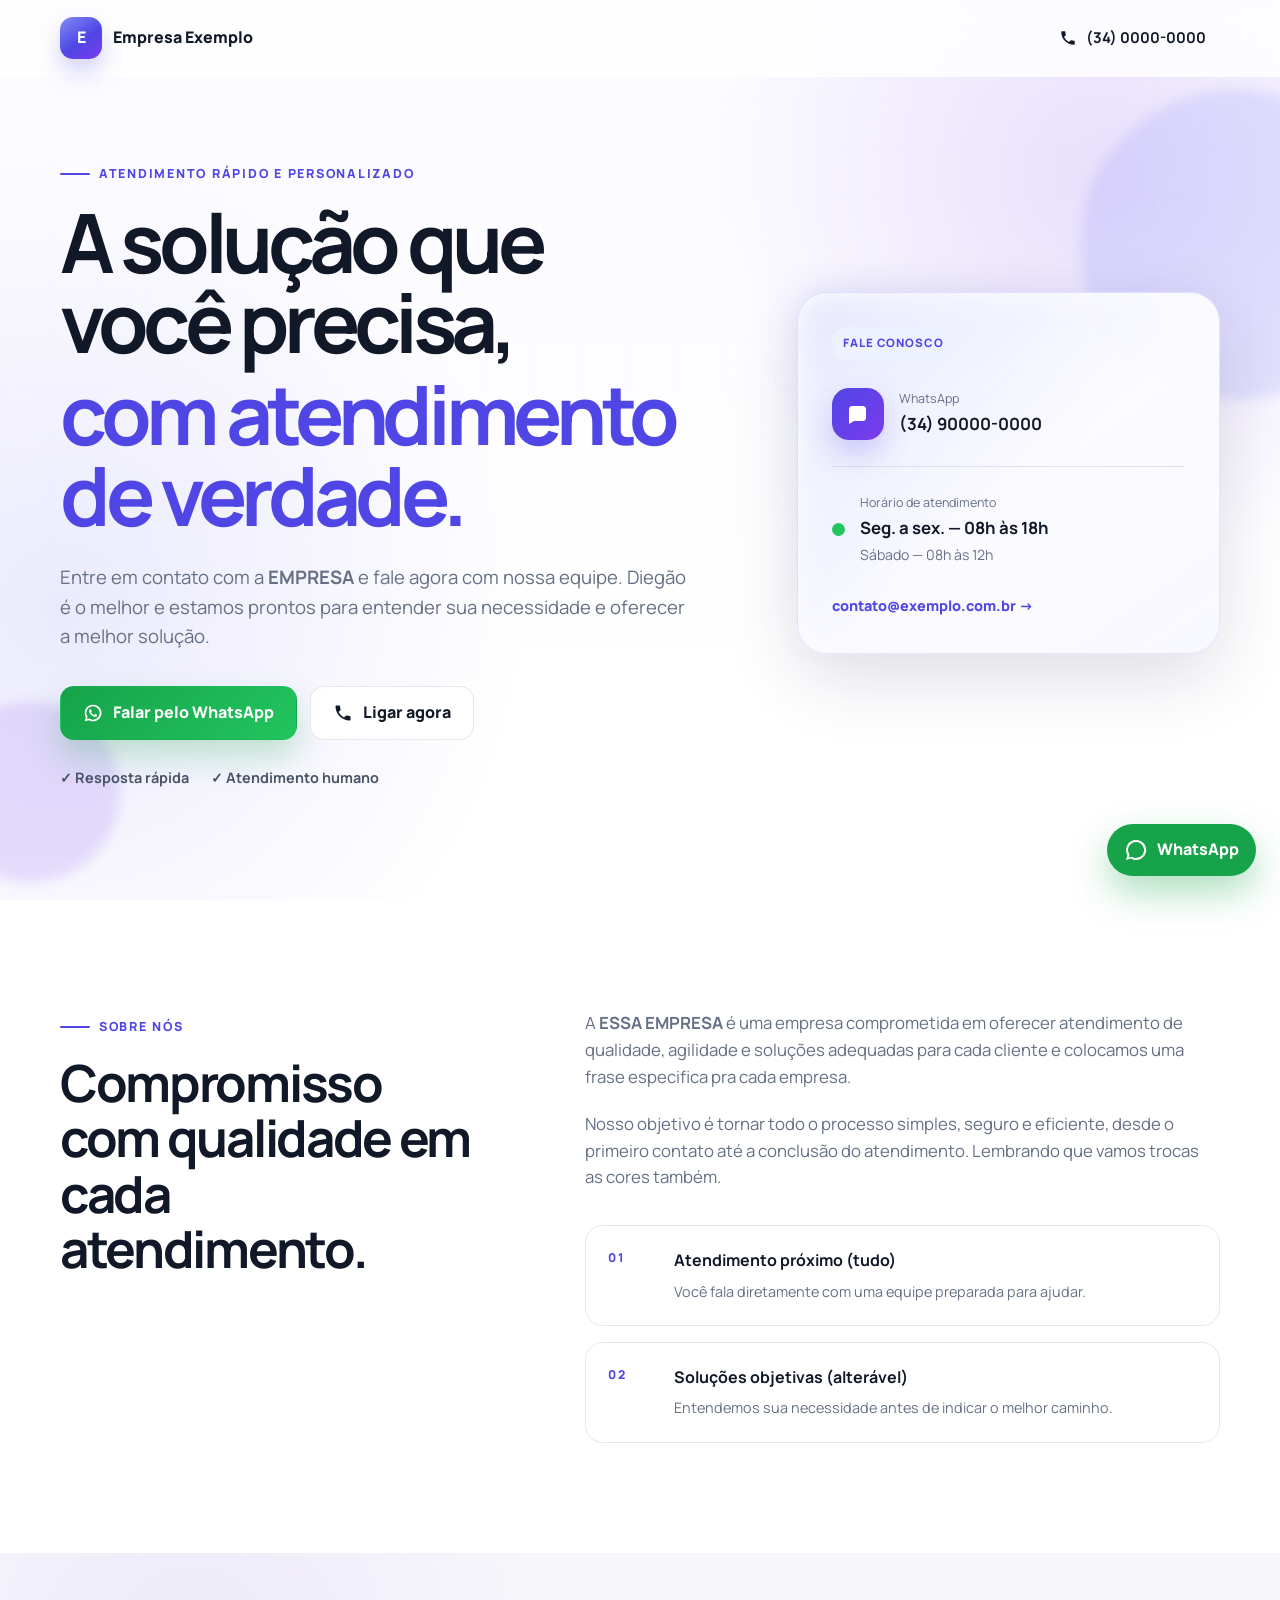
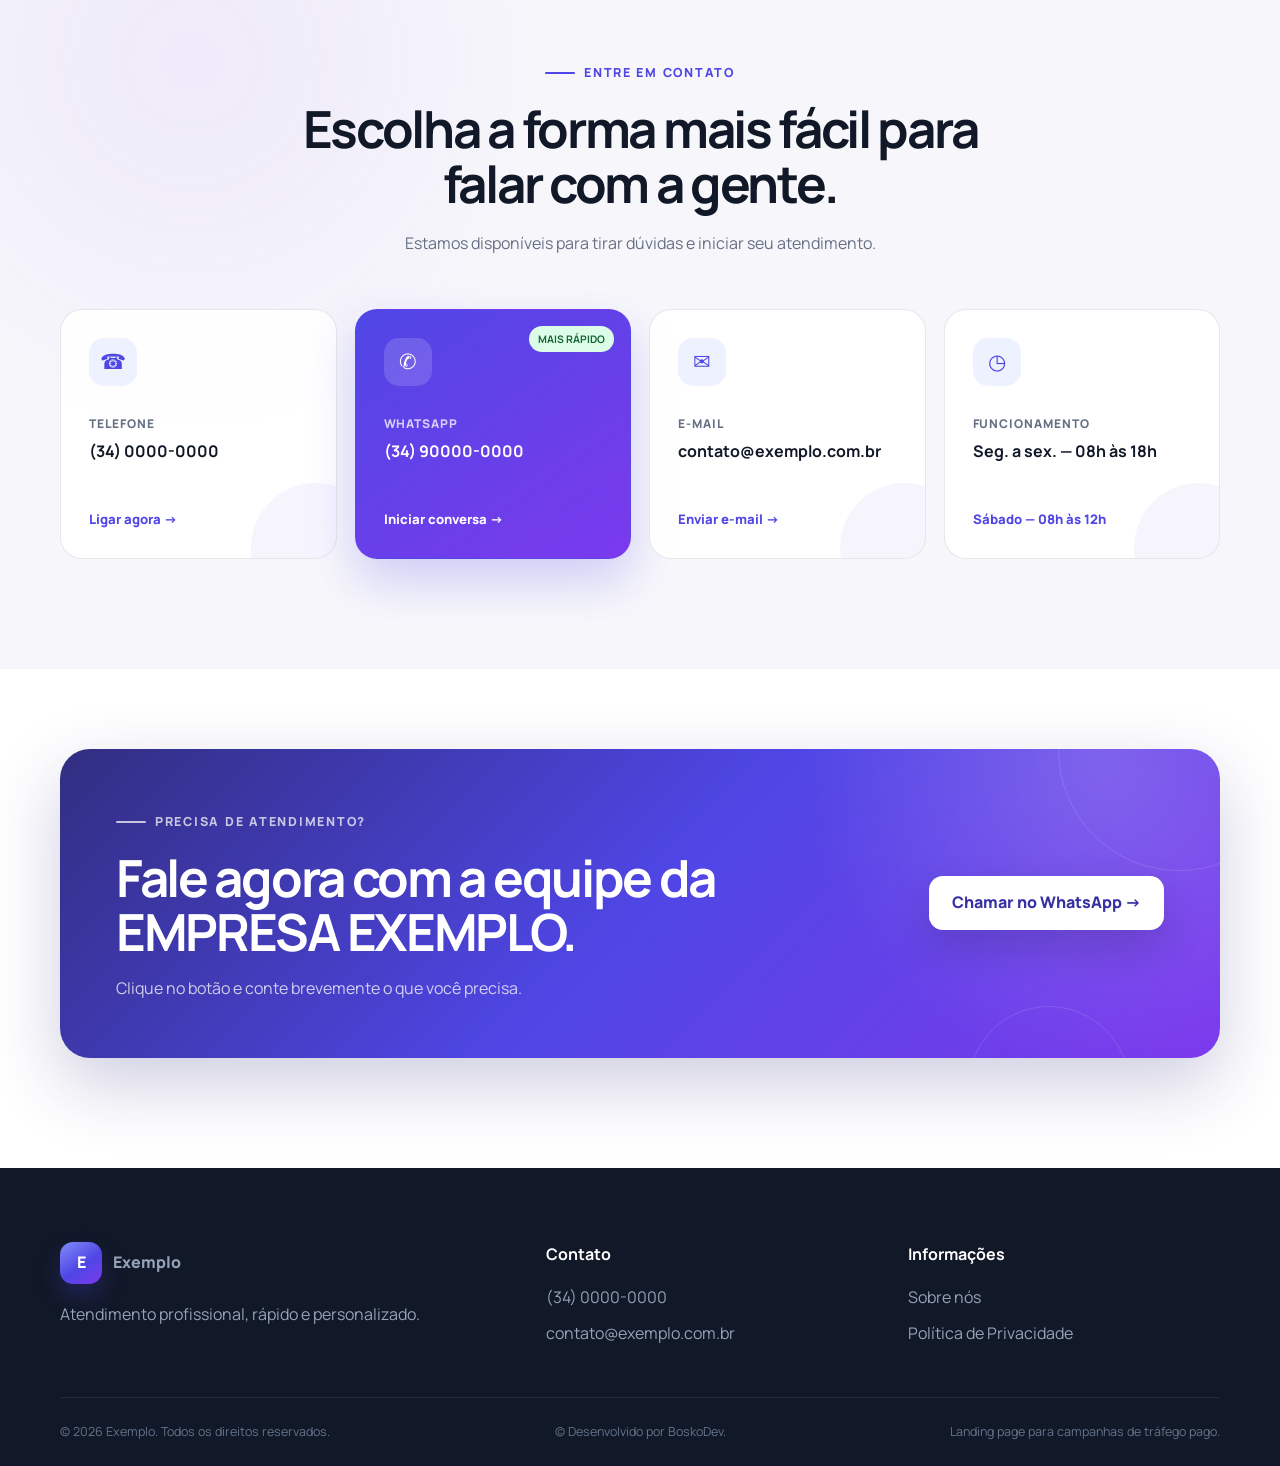
==== index.html @ 73a56c95 "primeira at" ====
<!DOCTYPE html>
<html lang="pt-BR">
<head>
  <meta charset="UTF-8">
  <meta name="viewport" content="width=device-width, initial-scale=1.0">
  <title>Empresa Exemplo | Atendimento rápido do Diego</title>
  <meta name="description" content="Fale com a equipe da Exemplo por telefone, WhatsApp ou e-mail. Atendimento rápido e personalizado.">
  <meta name="theme-color" content="#4f46e5">
  <link rel="icon" href="assets/img/favicon.svg" type="image/svg+xml">
  <link rel="stylesheet" href="assets/css/style.css">

  <!-- Cole aqui Google Tag Manager, Google Analytics e Meta Pixel. -->
</head>
<body>
  <a class="skip-link" href="#conteudo">Ir para o conteúdo</a>

  <header class="site-header">
    <div class="container header-inner">
      <a class="brand" href="#inicio" aria-label="Exemplo - início">
        <span class="brand-mark">E</span>
        <span>Empresa Exemplo</span>
      </a>

      <a class="header-phone" href="tel:+553400000000" data-track="telefone_cabecalho">
        <svg viewBox="0 0 24 24" aria-hidden="true"><path d="M6.6 10.8a15.5 15.5 0 0 0 6.6 6.6l2.2-2.2a1 1 0 0 1 1-.2c1.1.4 2.3.6 3.6.6a1 1 0 0 1 1 1V20a1 1 0 0 1-1 1C10.6 21 3 13.4 3 4a1 1 0 0 1 1-1h3.5a1 1 0 0 1 1 1c0 1.2.2 2.4.6 3.6a1 1 0 0 1-.3 1Z"/></svg>
        <span>(34) 0000-0000</span>
      </a>
    </div>
  </header>

  <main id="conteudo">
    <section class="hero" id="inicio">
      <div class="glow glow-one"></div>
      <div class="glow glow-two"></div>

      <div class="container hero-grid">
        <div class="hero-copy">
          <span class="eyebrow fade-up">Atendimento rápido e personalizado</span>

          <h1 class="fade-up delay-1">
            A solução que você precisa,
            <span>com atendimento de verdade.</span>
          </h1>

          <p class="hero-text fade-up delay-2">
            Entre em contato com a <strong>EMPRESA</strong> e fale agora com nossa equipe.
            Diegão é o melhor e estamos prontos para entender sua necessidade e oferecer a melhor solução.
          </p>

          <div class="hero-actions fade-up delay-3">
            <a class="button primary" data-whatsapp data-track="whatsapp_hero"
               href="https://wa.me/5534900000000?text=Ol%C3%A1%2C%20vim%20pelo%20site%20da%20Exemplo%20e%20gostaria%20de%20mais%20informa%C3%A7%C3%B5es."
               target="_blank" rel="noopener noreferrer">
              <svg viewBox="0 0 24 24" aria-hidden="true"><path d="M12 2a10 10 0 0 0-8.6 15L2 22l5.1-1.4A10 10 0 1 0 12 2Zm0 18a8 8 0 0 1-4-1.1l-.3-.2-3 .9.8-3-.2-.3A8 8 0 1 1 12 20Zm4.4-6c-.2-.1-1.4-.7-1.6-.8-.2-.1-.4-.1-.5.1l-.8 1c-.1.1-.3.2-.5.1-1.4-.6-2.4-1.5-3.2-2.8-.1-.2 0-.4.1-.5l.4-.5.2-.4c.1-.2 0-.3 0-.4L9.8 8c-.2-.5-.5-.4-.6-.4h-.5c-.2 0-.4.1-.7.3-.2.2-.8.8-.8 2s.9 2.3 1 2.5c.1.2 1.7 2.6 4.1 3.6.6.3 1 .4 1.4.5.6.2 1.1.2 1.5.1.5-.1 1.4-.6 1.6-1.1.2-.6.2-1 .1-1.1l-.5-.4Z"/></svg>
              Falar pelo WhatsApp
            </a>

            <a class="button secondary" href="tel:+553400000000" data-track="telefone_hero">
              <svg viewBox="0 0 24 24" aria-hidden="true"><path d="M6.6 10.8a15.5 15.5 0 0 0 6.6 6.6l2.2-2.2a1 1 0 0 1 1-.2c1.1.4 2.3.6 3.6.6a1 1 0 0 1 1 1V20a1 1 0 0 1-1 1C10.6 21 3 13.4 3 4a1 1 0 0 1 1-1h3.5a1 1 0 0 1 1 1c0 1.2.2 2.4.6 3.6a1 1 0 0 1-.3 1Z"/></svg>
              Ligar agora
            </a>
          </div>

          <div class="hero-benefits fade-up delay-4">
            <span>✓ Resposta rápida</span>
            <span>✓ Atendimento humano</span>
          </div>
        </div>

        <aside class="hero-card fade-up delay-2">
          <span class="mini-tag">Fale conosco</span>

          <div class="card-row">
            <span class="card-icon">
              <svg viewBox="0 0 24 24" aria-hidden="true"><path d="M20 15.5a3.5 3.5 0 0 1-3.5 3.5H8l-5 3V7.5A3.5 3.5 0 0 1 6.5 4h10A3.5 3.5 0 0 1 20 7.5Z"/></svg>
            </span>
            <div>
              <small>WhatsApp</small>
              <strong>(34) 90000-0000</strong>
            </div>
          </div>

          <hr>

          <div class="card-row">
            <span class="status-dot"></span>
            <div>
              <small>Horário de atendimento</small>
              <strong>Seg. a sex. — 08h às 18h</strong>
              <p>Sábado — 08h às 12h</p>
            </div>
          </div>

          <a class="email-link" href="mailto:contato@exemplo.com.br" data-track="email_destaque">
            contato@exemplo.com.br →
          </a>
        </aside>
      </div>
    </section>

    <section class="section" id="sobre">
      <div class="container about-grid">
        <div class="section-title reveal">
          <span class="eyebrow">Sobre nós</span>
          <h2>Compromisso com qualidade em cada atendimento.</h2>
        </div>

        <div class="about-copy reveal">
          <p>
            A <strong>ESSA EMPRESA</strong> é uma empresa comprometida em oferecer
            atendimento de qualidade, agilidade e soluções adequadas para cada cliente e colocamos uma frase especifica
            pra cada empresa.
          </p>
          <p>
            Nosso objetivo é tornar todo o processo simples, seguro e eficiente,
            desde o primeiro contato até a conclusão do atendimento. Lembrando que vamos trocas as cores também.
          </p>

          <div class="about-items">
            <article>
              <span>01</span>
              <div>
                <h3>Atendimento próximo (tudo)</h3>
                <p>Você fala diretamente com uma equipe preparada para ajudar.</p>
              </div>
            </article>

            <article>
              <span>02</span>
              <div>
                <h3>Soluções objetivas (alterável)</h3>
                <p>Entendemos sua necessidade antes de indicar o melhor caminho.</p>
              </div>
            </article>
          </div>
        </div>
      </div>
    </section>

    <section class="section contact-section" id="contato">
      <div class="container">
        <div class="section-title centered reveal">
          <span class="eyebrow">Entre em contato</span>
          <h2>Escolha a forma mais fácil para falar com a gente.</h2>
          <p>Estamos disponíveis para tirar dúvidas e iniciar seu atendimento.</p>
        </div>

        <div class="contact-grid">
          <a class="contact-card reveal" href="tel:+553400000000" data-track="telefone_card">
            <span class="contact-icon">☎</span>
            <small>Telefone</small>
            <strong>(34) 0000-0000</strong>
            <span>Ligar agora →</span>
          </a>

          <a class="contact-card featured reveal" data-whatsapp data-track="whatsapp_card"
             href="https://wa.me/5534900000000?text=Ol%C3%A1%2C%20vim%20pelo%20site%20da%20Exemplo%20e%20gostaria%20de%20mais%20informa%C3%A7%C3%B5es."
             target="_blank" rel="noopener noreferrer">
            <b class="fast-tag">Mais rápido</b>
            <span class="contact-icon">✆</span>
            <small>WhatsApp</small>
            <strong>(34) 90000-0000</strong>
            <span>Iniciar conversa →</span>
          </a>

          <a class="contact-card reveal" href="mailto:contato@exemplo.com.br" data-track="email_card">
            <span class="contact-icon">✉</span>
            <small>E-mail</small>
            <strong>contato@exemplo.com.br</strong>
            <span>Enviar e-mail →</span>
          </a>

          <article class="contact-card reveal">
            <span class="contact-icon">◷</span>
            <small>Funcionamento</small>
            <strong>Seg. a sex. — 08h às 18h</strong>
            <span>Sábado — 08h às 12h</span>
          </article>
        </div>
      </div>
    </section>

    <section class="section final-section">
      <div class="container">
        <div class="cta reveal">
          <div>
            <span class="eyebrow">Precisa de atendimento?</span>
            <h2>Fale agora com a equipe da  EMPRESA EXEMPLO.</h2>
            <p>Clique no botão e conte brevemente o que você precisa.</p>
          </div>

          <a class="button light" data-whatsapp data-track="whatsapp_final"
             href="https://wa.me/5534900000000?text=Ol%C3%A1%2C%20vim%20pelo%20site%20da%20Exemplo%20e%20gostaria%20de%20mais%20informa%C3%A7%C3%B5es."
             target="_blank" rel="noopener noreferrer">
            Chamar no WhatsApp →
          </a>
        </div>
      </div>
    </section>
  </main>

  <footer class="site-footer">
    <div class="container footer-grid">
      <div>
        <a class="brand footer-brand" href="#inicio">
          <span class="brand-mark">E</span>
          <span>Exemplo</span>
        </a>
        <p>Atendimento profissional, rápido e personalizado.</p>
      </div>

      <div>
        <strong>Contato</strong>
        <a href="tel:+553400000000">(34) 0000-0000</a>
        <a href="mailto:contato@exemplo.com.br">contato@exemplo.com.br</a>
      </div>

      <div>
        <strong>Informações</strong>
        <a href="#sobre">Sobre nós</a>
        <a href="politica-de-privacidade.html">Política de Privacidade</a>
      </div>
    </div>

    <div class="container footer-bottom">
      <span>© <span id="current-year"></span> Exemplo. Todos os direitos reservados.</span>
            <span>© <span id="current-year"></span>Desenvolvido por BoskoDev.</span>

      <span>Landing page para campanhas de tráfego pago.</span>
    </div>
  </footer>

  <a class="floating-whatsapp" data-whatsapp data-track="whatsapp_flutuante"
     href="https://wa.me/5534900000000?text=Ol%C3%A1%2C%20vim%20pelo%20site%20da%20Exemplo%20e%20gostaria%20de%20mais%20informa%C3%A7%C3%B5es."
     target="_blank" rel="noopener noreferrer" aria-label="Falar pelo WhatsApp">
    <svg viewBox="0 0 24 24" aria-hidden="true"><path d="M12 2a10 10 0 0 0-8.6 15L2 22l5.1-1.4A10 10 0 1 0 12 2Zm0 18a8 8 0 0 1-4-1.1l-.3-.2-3 .9.8-3-.2-.3A8 8 0 1 1 12 20Z"/></svg>
    WhatsApp
  </a>

  <div class="mobile-bar">
    <a href="tel:+553400000000" data-track="telefone_mobile">☎ Ligar</a>
    <a data-whatsapp data-track="whatsapp_mobile"
       href="https://wa.me/5534900000000?text=Ol%C3%A1%2C%20vim%20pelo%20site%20da%20Exemplo%20e%20gostaria%20de%20mais%20informa%C3%A7%C3%B5es."
       target="_blank" rel="noopener noreferrer">WhatsApp</a>
  </div>

  <script src="assets/js/main.js" defer></script>
</body>
</html>
---- assets/css/style.css ----
@import url("https://fonts.googleapis.com/css2?family=Manrope:wght@400;500;600;700;800&display=swap");

:root{
  --primary:#4f46e5;
  --primary-dark:#3730a3;
  --accent:#7c3aed;
  --green:#16a34a;
  --text:#111827;
  --muted:#667085;
  --surface:#ffffff;
  --soft:#f7f7fb;
  --line:rgba(17,24,39,.1);
  --shadow:0 24px 70px rgba(32,24,74,.14);
  --container:1160px;
}

*{box-sizing:border-box}
html{scroll-behavior:smooth}
body{
  margin:0;
  min-width:320px;
  color:var(--text);
  background:var(--surface);
  font-family:"Manrope",Arial,sans-serif;
  line-height:1.6;
  -webkit-font-smoothing:antialiased;
}
a{color:inherit;text-decoration:none}
svg{display:block;fill:currentColor}
.container{width:min(calc(100% - 40px),var(--container));margin-inline:auto}

.skip-link{
  position:fixed;top:12px;left:12px;z-index:999;
  padding:10px 14px;border-radius:10px;color:#fff;background:#111827;
  transform:translateY(-160%);transition:transform .2s ease
}
.skip-link:focus{transform:translateY(0)}

.site-header{
  position:fixed;inset:0 0 auto;z-index:100;
  background:rgba(255,255,255,.8);
  border-bottom:1px solid transparent;
  backdrop-filter:blur(18px);
  transition:.25s ease
}
.site-header.is-scrolled{
  background:rgba(255,255,255,.95);
  border-color:var(--line);
  box-shadow:0 10px 40px rgba(17,24,39,.08)
}
.header-inner{
  min-height:76px;display:flex;align-items:center;
  justify-content:space-between;gap:20px
}
.brand{display:inline-flex;align-items:center;gap:11px;font-weight:800}
.brand-mark{
  width:42px;height:42px;display:grid;place-items:center;color:#fff;
  border-radius:13px;background:linear-gradient(145deg,#818cf8,var(--primary) 55%,var(--accent));
  box-shadow:0 12px 24px rgba(79,70,229,.26)
}
.header-phone{
  display:inline-flex;align-items:center;gap:9px;padding:10px 14px;
  border-radius:999px;font-size:.93rem;font-weight:700;transition:.2s ease
}
.header-phone:hover{color:var(--primary);background:#eef2ff;transform:translateY(-1px)}
.header-phone svg{width:18px;height:18px}

.hero{
  position:relative;min-height:100svh;display:grid;align-items:center;overflow:hidden;
  padding:136px 0 90px;
  background:
    radial-gradient(circle at 86% 20%,rgba(124,58,237,.15),transparent 30%),
    radial-gradient(circle at 5% 68%,rgba(79,70,229,.11),transparent 34%),
    linear-gradient(180deg,#fbfbff 0%,#fff 78%)
}
.hero::before{
  content:"";position:absolute;inset:0;opacity:.48;
  background-image:
    linear-gradient(rgba(79,70,229,.035) 1px,transparent 1px),
    linear-gradient(90deg,rgba(79,70,229,.035) 1px,transparent 1px);
  background-size:48px 48px;
  mask-image:linear-gradient(to bottom,#000,transparent 88%)
}
.glow{
  position:absolute;border-radius:50%;filter:blur(6px);
  animation:drift 9s ease-in-out infinite alternate
}
.glow-one{width:310px;height:310px;top:10%;right:-110px;background:rgba(129,140,248,.18)}
.glow-two{width:180px;height:180px;bottom:2%;left:-60px;background:rgba(124,58,237,.14);animation-delay:-3s}

.hero-grid{
  position:relative;z-index:1;display:grid;
  grid-template-columns:minmax(0,1.2fr) minmax(330px,.8fr);
  align-items:center;gap:clamp(50px,8vw,110px)
}
.hero-copy{max-width:700px}
.eyebrow{
  display:inline-flex;align-items:center;gap:9px;margin-bottom:18px;
  color:var(--primary);font-size:.78rem;font-weight:800;
  letter-spacing:.14em;text-transform:uppercase
}
.eyebrow::before{
  content:"";width:30px;height:2px;border-radius:99px;background:currentColor
}
.hero h1{
  max-width:780px;margin:0;font-size:clamp(2.8rem,6.4vw,5.5rem);
  line-height:.98;letter-spacing:-.065em
}
.hero h1 span{display:block;margin-top:12px;color:var(--primary)}
.hero-text{
  max-width:650px;margin:28px 0 0;color:var(--muted);
  font-size:clamp(1rem,1.6vw,1.16rem)
}
.hero-actions{display:flex;flex-wrap:wrap;gap:13px;margin-top:34px}
.button{
  min-height:54px;display:inline-flex;align-items:center;justify-content:center;gap:10px;
  padding:13px 22px;border:1px solid transparent;border-radius:14px;
  font:inherit;font-weight:800;cursor:pointer;
  transition:transform .22s ease,box-shadow .22s ease,background .22s ease,border-color .22s ease
}
.button:hover{transform:translateY(-3px)}
.button svg{width:20px;height:20px}
.button.primary{
  color:#fff;background:linear-gradient(135deg,var(--green),#22c55e);
  box-shadow:0 16px 32px rgba(22,163,74,.25)
}
.button.secondary{background:rgba(255,255,255,.9);border-color:var(--line)}
.button.secondary:hover{color:var(--primary);box-shadow:0 14px 28px rgba(17,24,39,.08)}
.button.light{color:var(--primary-dark);background:#fff;box-shadow:0 18px 40px rgba(28,20,66,.2)}

.hero-benefits{display:flex;flex-wrap:wrap;gap:22px;margin-top:26px;color:#475467;font-size:.9rem;font-weight:700}

.hero-card{
  position:relative;padding:34px;border:1px solid rgba(79,70,229,.12);
  border-radius:30px;background:linear-gradient(145deg,rgba(255,255,255,.97),rgba(247,247,255,.95));
  box-shadow:var(--shadow);animation:cardFloat 5s ease-in-out infinite
}
.hero-card::before{
  content:"";position:absolute;inset:-1px;z-index:-1;border-radius:inherit;
  background:linear-gradient(135deg,rgba(129,140,248,.45),transparent 55%);
  filter:blur(16px);opacity:.45
}
.mini-tag{
  display:inline-flex;margin-bottom:28px;padding:7px 11px;color:var(--primary);
  border-radius:999px;background:#eef2ff;font-size:.72rem;font-weight:800;
  letter-spacing:.08em;text-transform:uppercase
}
.card-row{display:flex;align-items:center;gap:15px}
.card-icon{
  width:52px;height:52px;display:grid;place-items:center;flex:0 0 auto;
  color:#fff;border-radius:17px;background:linear-gradient(135deg,var(--primary),var(--accent));
  box-shadow:0 14px 28px rgba(79,70,229,.24)
}
.card-icon svg{width:24px}
.card-row small{display:block;color:var(--muted);font-size:.78rem}
.card-row strong{display:block;margin-top:2px;font-size:1.05rem}
.card-row p{margin:2px 0 0;color:var(--muted);font-size:.88rem}
.hero-card hr{height:1px;margin:26px 0;border:0;background:var(--line)}
.status-dot{
  width:13px;height:13px;flex:0 0 auto;border-radius:50%;background:#22c55e;
  animation:statusPulse 2s infinite
}
.email-link{
  display:inline-flex;margin-top:28px;color:var(--primary);
  font-size:.9rem;font-weight:800
}

.section{padding:110px 0}
.about-grid{
  display:grid;grid-template-columns:minmax(0,.8fr) minmax(0,1.2fr);
  gap:clamp(50px,8vw,120px)
}
.section-title h2{
  max-width:680px;margin:0;font-size:clamp(2rem,4vw,3.35rem);
  line-height:1.08;letter-spacing:-.045em
}
.section-title p{max-width:640px;margin:20px 0 0;color:var(--muted)}
.section-title.centered{display:grid;justify-items:center;text-align:center}
.about-copy>p{margin:0 0 20px;color:var(--muted);font-size:1.05rem}
.about-items{display:grid;gap:16px;margin-top:34px}
.about-items article{
  display:grid;grid-template-columns:50px 1fr;gap:16px;padding:22px;
  border:1px solid var(--line);border-radius:18px;
  transition:transform .22s ease,border-color .22s ease,box-shadow .22s ease
}
.about-items article:hover{
  border-color:rgba(79,70,229,.23);box-shadow:0 16px 35px rgba(17,24,39,.07);
  transform:translateY(-4px)
}
.about-items article>span{color:var(--primary);font-size:.76rem;font-weight:800;letter-spacing:.12em}
.about-items h3{margin:0 0 6px;font-size:1rem}
.about-items p{margin:0;color:var(--muted);font-size:.9rem}

.contact-section{
  background:
    radial-gradient(circle at 15% 15%,rgba(124,58,237,.07),transparent 30%),
    var(--soft)
}
.contact-grid{
  display:grid;grid-template-columns:repeat(4,minmax(0,1fr));
  gap:18px;margin-top:52px
}
.contact-card{
  position:relative;min-height:250px;display:flex;flex-direction:column;
  align-items:flex-start;padding:28px;overflow:hidden;border:1px solid var(--line);
  border-radius:22px;background:rgba(255,255,255,.9);
  transition:transform .24s ease,border-color .24s ease,box-shadow .24s ease
}
.contact-card::after{
  content:"";position:absolute;right:-45px;bottom:-55px;width:130px;height:130px;
  border-radius:50%;background:rgba(79,70,229,.05);transition:transform .25s ease
}
.contact-card:hover{
  z-index:2;border-color:rgba(79,70,229,.22);
  box-shadow:0 22px 46px rgba(17,24,39,.1);transform:translateY(-8px)
}
.contact-card:hover::after{transform:scale(1.35)}
.contact-card.featured{
  color:#fff;border-color:transparent;
  background:linear-gradient(145deg,var(--primary),var(--accent));
  box-shadow:0 22px 48px rgba(79,70,229,.24)
}
.fast-tag{
  position:absolute;top:16px;right:16px;padding:5px 9px;color:#166534;
  border-radius:999px;background:#dcfce7;font-size:.65rem;text-transform:uppercase
}
.contact-icon{
  width:48px;height:48px;display:grid;place-items:center;margin-bottom:28px;
  color:var(--primary);border-radius:15px;background:#eef2ff;font-size:1.3rem
}
.featured .contact-icon{color:#fff;background:rgba(255,255,255,.15)}
.contact-card small{
  color:var(--muted);font-size:.75rem;font-weight:800;
  letter-spacing:.08em;text-transform:uppercase
}
.featured small{color:rgba(255,255,255,.75)}
.contact-card strong{margin-top:8px;line-height:1.35;overflow-wrap:anywhere}
.contact-card>span:last-child{
  margin-top:auto;padding-top:24px;color:var(--primary);
  font-size:.82rem;font-weight:800
}
.featured>span:last-child{color:#fff}

.final-section{padding-top:80px}
.cta{
  position:relative;display:flex;align-items:center;justify-content:space-between;
  gap:40px;overflow:hidden;padding:56px;color:#fff;border-radius:30px;
  background:
    radial-gradient(circle at 90% 5%,rgba(255,255,255,.18),transparent 28%),
    linear-gradient(135deg,#312e81,var(--primary) 50%,var(--accent));
  box-shadow:0 26px 70px rgba(49,46,129,.24)
}
.cta::before,.cta::after{
  content:"";position:absolute;border:1px solid rgba(255,255,255,.13);border-radius:50%
}
.cta::before{width:240px;height:240px;right:-80px;top:-120px}
.cta::after{width:160px;height:160px;right:90px;bottom:-110px}
.cta>*{position:relative;z-index:1}
.cta .eyebrow{color:rgba(255,255,255,.72)}
.cta h2{
  max-width:680px;margin:0;font-size:clamp(2rem,4vw,3.2rem);
  line-height:1.06;letter-spacing:-.045em
}
.cta p{margin:18px 0 0;color:rgba(255,255,255,.75)}

.site-footer{padding:74px 0 24px;color:#cbd5e1;background:#111827}
.footer-grid{display:grid;grid-template-columns:1.4fr 1fr 1fr;gap:50px;padding-bottom:50px}
.footer-brand{color:#fff}
.footer-grid p{max-width:390px;margin:18px 0 0;color:#94a3b8}
.footer-grid>div:not(:first-child){display:flex;flex-direction:column;align-items:flex-start;gap:10px}
.footer-grid strong{margin-bottom:8px;color:#fff}
.footer-grid a{color:#94a3b8}
.footer-grid a:hover{color:#fff}
.footer-bottom{
  display:flex;justify-content:space-between;gap:20px;padding-top:24px;
  color:#64748b;border-top:1px solid rgba(255,255,255,.08);font-size:.78rem
}

.floating-whatsapp{
  position:fixed;z-index:90;right:24px;bottom:24px;min-height:52px;
  display:inline-flex;align-items:center;gap:9px;padding:12px 17px;color:#fff;
  border-radius:999px;background:var(--green);
  box-shadow:0 16px 36px rgba(22,163,74,.35);font-weight:800;
  animation:whatsappPulse 2.8s ease-in-out infinite
}
.floating-whatsapp svg{width:24px;height:24px}
.mobile-bar{display:none}

.fade-up{opacity:0;animation:fadeUp .8s ease forwards}
.delay-1{animation-delay:.12s}
.delay-2{animation-delay:.24s}
.delay-3{animation-delay:.36s}
.delay-4{animation-delay:.48s}
.reveal{opacity:0;transform:translateY(30px);transition:opacity .75s ease,transform .75s ease}
.reveal.is-visible{opacity:1;transform:translateY(0)}

.privacy-page{background:var(--soft)}
.privacy-main{padding:130px 0 80px}
.privacy-content{
  max-width:860px;padding:54px;border:1px solid var(--line);
  border-radius:26px;background:#fff;box-shadow:var(--shadow)
}
.privacy-content h1{margin:0;font-size:clamp(2.2rem,5vw,4rem);line-height:1;letter-spacing:-.05em}
.privacy-content h2{margin-top:38px;font-size:1.25rem}
.privacy-content p{color:var(--muted)}
.privacy-content a{color:var(--primary);font-weight:700}
.privacy-note{
  margin-top:42px;padding:18px;border-left:4px solid var(--primary);
  border-radius:0 12px 12px 0;background:#eef2ff
}

@keyframes fadeUp{
  from{opacity:0;transform:translateY(26px)}
  to{opacity:1;transform:translateY(0)}
}
@keyframes drift{
  from{transform:translate3d(0,-8px,0) scale(1)}
  to{transform:translate3d(-22px,20px,0) scale(1.08)}
}
@keyframes cardFloat{
  0%,100%{transform:rotate(1.5deg) translateY(0)}
  50%{transform:rotate(.5deg) translateY(-10px)}
}
@keyframes statusPulse{
  0%,100%{box-shadow:0 0 0 5px rgba(34,197,94,.11)}
  50%{box-shadow:0 0 0 9px rgba(34,197,94,.03)}
}
@keyframes whatsappPulse{
  0%,100%{box-shadow:0 16px 36px rgba(22,163,74,.34)}
  50%{box-shadow:0 16px 36px rgba(22,163,74,.34),0 0 0 10px rgba(22,163,74,.06)}
}

@media(max-width:980px){
  .hero-grid,.about-grid{grid-template-columns:1fr}
  .hero{min-height:auto;padding-top:125px}
  .hero-card{max-width:560px;animation:none}
  .contact-grid{grid-template-columns:repeat(2,minmax(0,1fr))}
  .cta{align-items:flex-start;flex-direction:column}
  .footer-grid{grid-template-columns:1fr 1fr}
  .footer-grid>:first-child{grid-column:1/-1}
}

@media(max-width:680px){
  .container{width:min(calc(100% - 28px),var(--container))}
  .site-header{position:absolute;background:transparent;backdrop-filter:none}
  .site-header.is-scrolled{background:transparent;border-color:transparent;box-shadow:none}
  .header-inner{min-height:70px}
  .header-phone span{display:none}
  .header-phone{width:42px;height:42px;justify-content:center;padding:0;color:var(--primary);background:#eef2ff}
  .hero{padding:106px 0 78px}
  .hero::before{background-size:34px 34px}
  .hero h1{font-size:clamp(2.55rem,14vw,4.2rem)}
  .hero-actions{align-items:stretch;flex-direction:column}
  .hero-actions .button{width:100%}
  .hero-card{padding:26px;border-radius:23px}
  .section{padding:78px 0}
  .section-title h2{font-size:clamp(2rem,10vw,2.8rem)}
  .contact-grid{grid-template-columns:1fr}
  .contact-card{min-height:220px}
  .cta{padding:34px 24px;border-radius:23px}
  .cta .button{width:100%}
  .footer-grid{grid-template-columns:1fr;gap:34px}
  .footer-grid>:first-child{grid-column:auto}
  .footer-bottom{flex-direction:column}
  .floating-whatsapp{display:none}
  .mobile-bar{
    position:fixed;z-index:100;inset:auto 0 0;display:grid;grid-template-columns:1fr 1fr;
    padding:9px;border-top:1px solid rgba(17,24,39,.1);
    background:rgba(255,255,255,.95);box-shadow:0 -12px 30px rgba(17,24,39,.1);
    backdrop-filter:blur(16px)
  }
  .mobile-bar a{
    min-height:48px;display:flex;align-items:center;justify-content:center;
    border-radius:12px;font-size:.84rem;font-weight:800
  }
  .mobile-bar a:last-child{color:#fff;background:var(--green)}
  .site-footer{padding-bottom:92px}
  .privacy-main{padding-top:100px}
  .privacy-content{padding:30px 22px}
}

@media(prefers-reduced-motion:reduce){
  html{scroll-behavior:auto}
  *,*::before,*::after{
    animation-duration:.01ms!important;
    animation-iteration-count:1!important;
    transition-duration:.01ms!important
  }
  .fade-up,.reveal{opacity:1;transform:none}
}
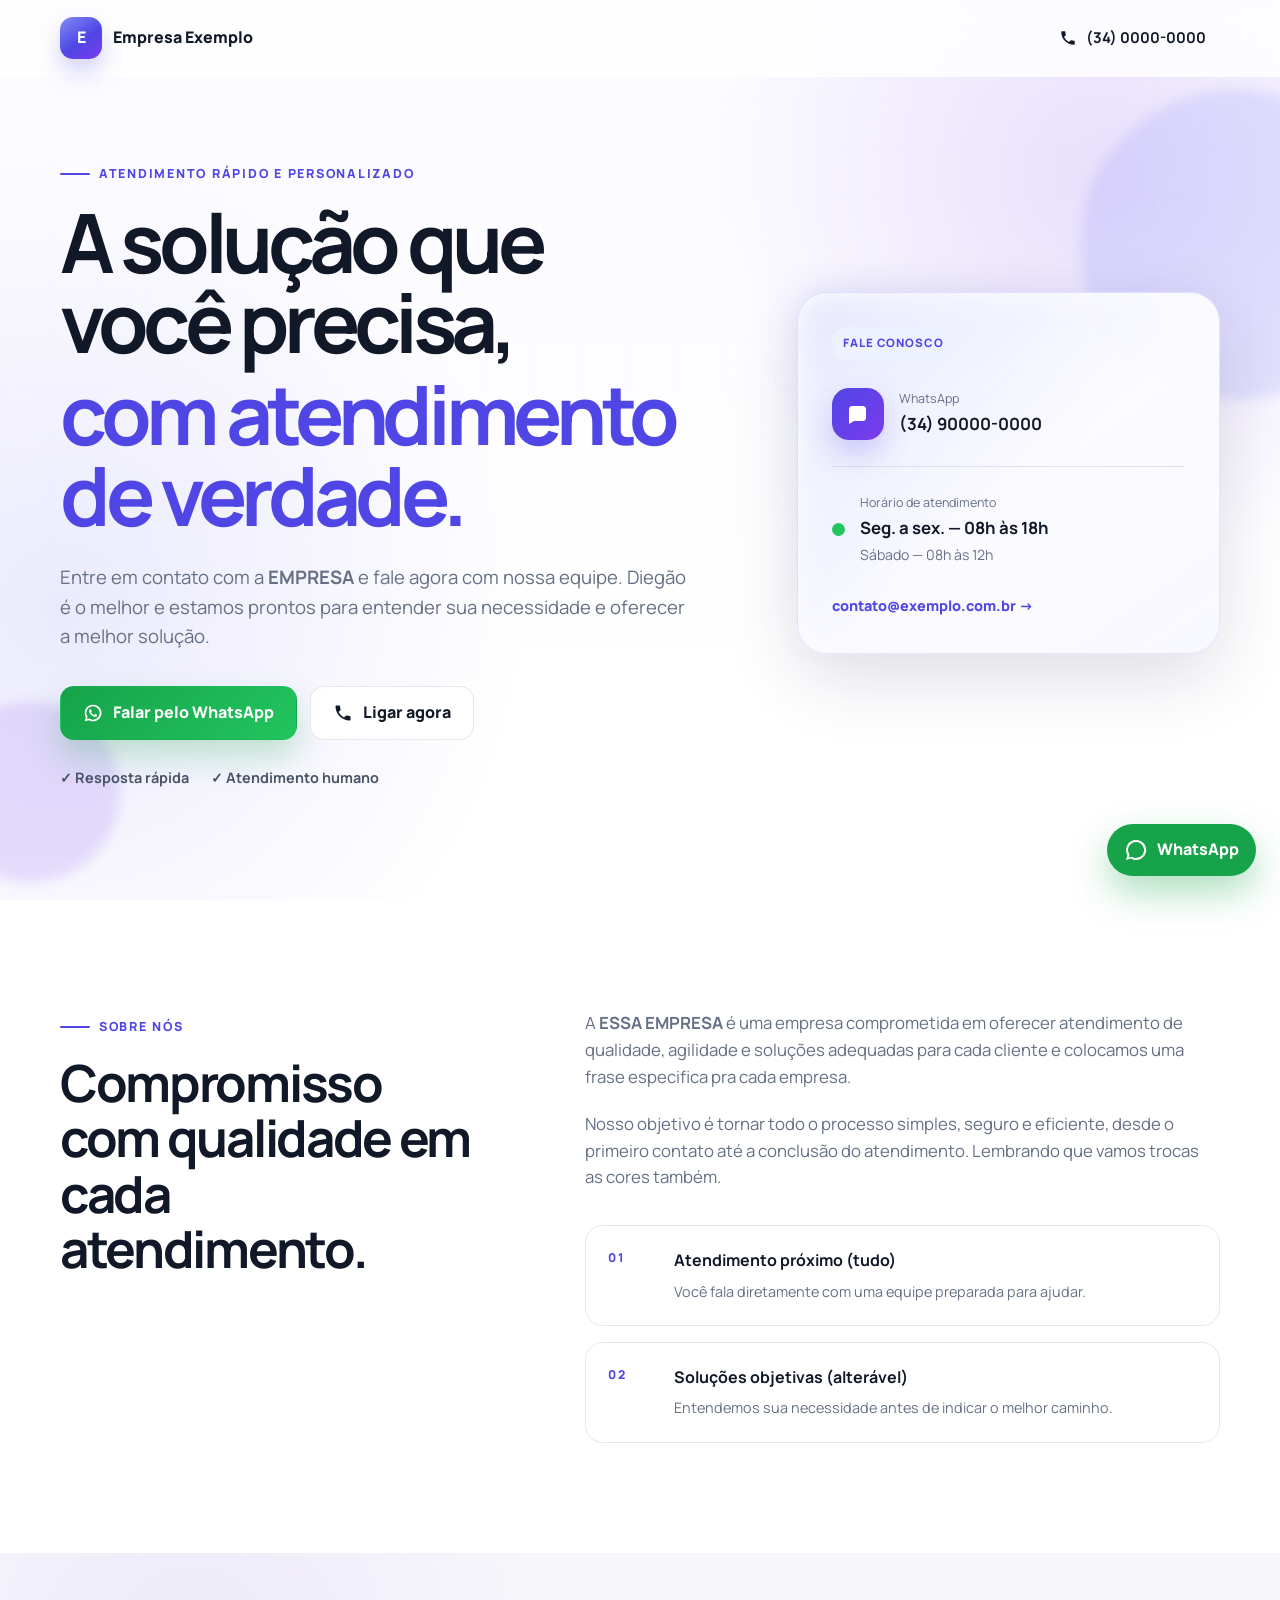
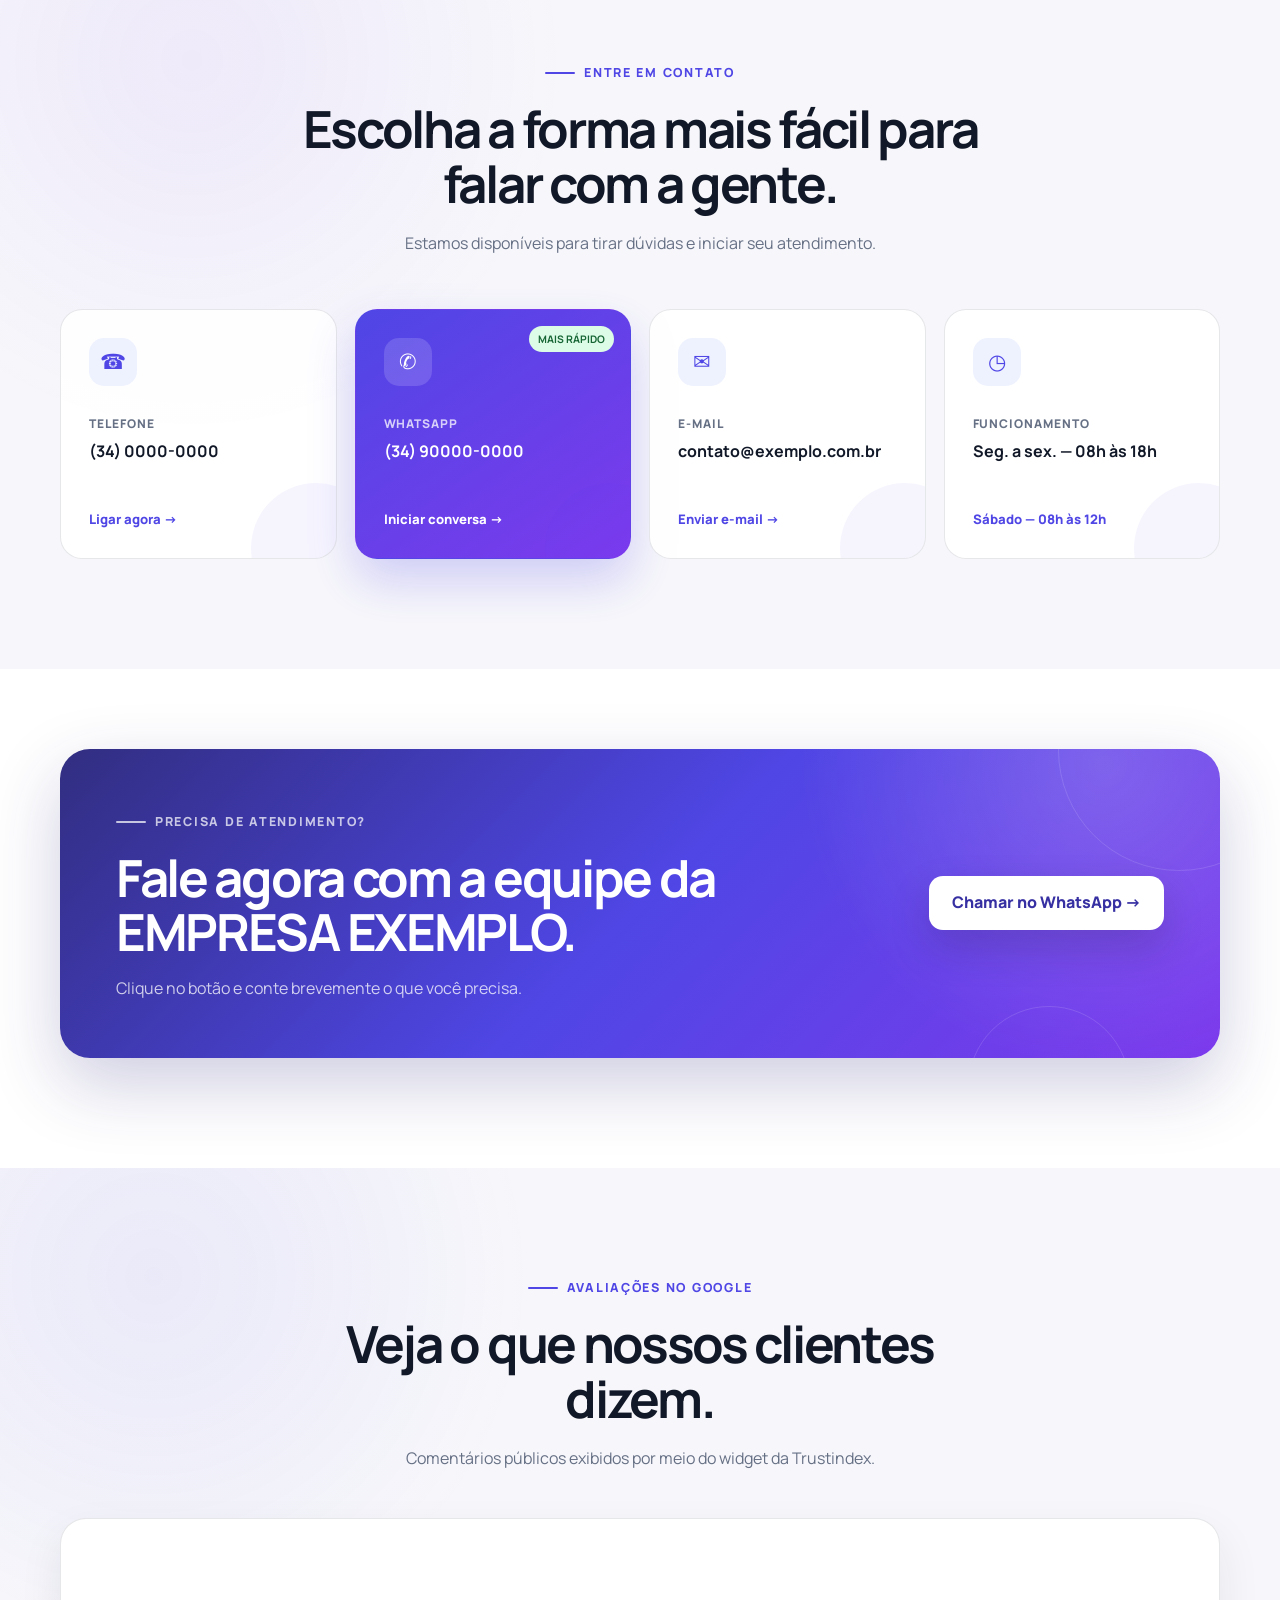
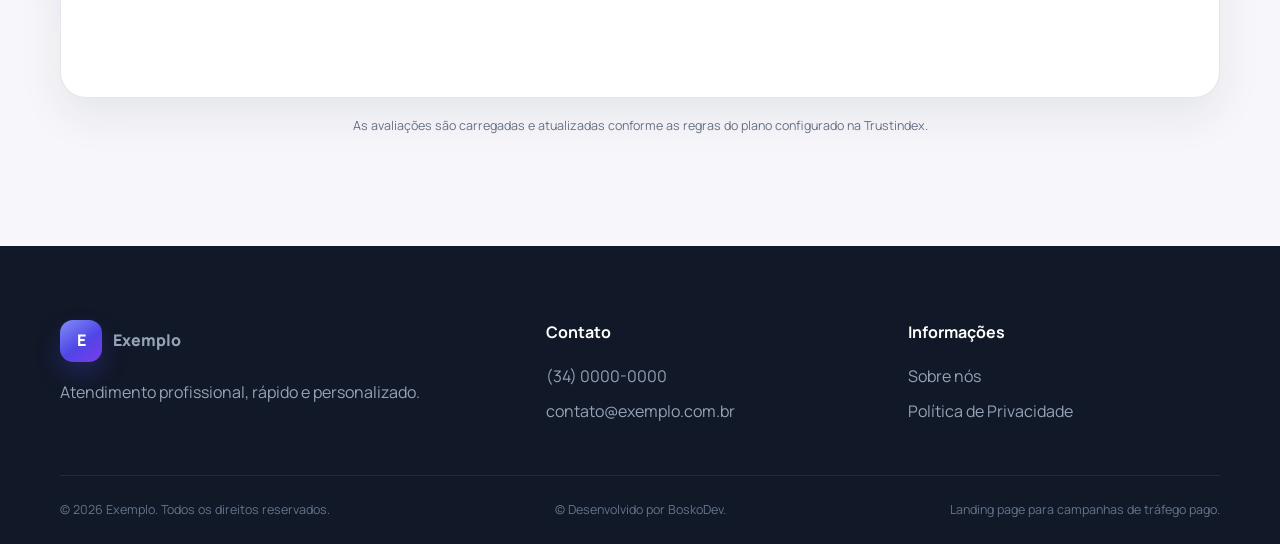
==== commit e04dc7d3: "plugin" ====
--- a/index.html
+++ b/index.html
@@ -197,6 +197,29 @@
         </div>
       </div>
     </section>
+
+
+    <section class="section reviews-section" id="avaliacoes">
+      <div class="container">
+        <div class="section-title centered reveal">
+          <span class="eyebrow">Avaliações no Google</span>
+          <h2>Veja o que nossos clientes dizem.</h2>
+          <p>
+            Comentários públicos exibidos por meio do widget da Trustindex.
+          </p>
+        </div>
+
+        <div class="trustindex-wrapper reveal" id="trustindex-widget-area">
+          <!-- Widget oficial configurado no painel da Trustindex -->
+          <script defer async src="https://cdn.trustindex.io/loader.js?faac90074679849b6e66179df6a"></script>
+        </div>
+
+        <p class="trustindex-note reveal">
+          As avaliações são carregadas e atualizadas conforme as regras do plano configurado na Trustindex.
+        </p>
+      </div>
+    </section>
+
   </main>
 
   <footer class="site-footer">
--- a/assets/css/style.css
+++ b/assets/css/style.css
@@ -262,6 +262,40 @@
   line-height:1.06;letter-spacing:-.045em
 }
 .cta p{margin:18px 0 0;color:rgba(255,255,255,.75)}
+
+
+/* =========================================================
+   AVALIAÇÕES DO GOOGLE — TRUSTINDEX
+========================================================= */
+.reviews-section{
+  position:relative;
+  overflow:hidden;
+  background:
+    radial-gradient(circle at 12% 16%,rgba(79,70,229,.08),transparent 30%),
+    var(--soft)
+}
+.trustindex-wrapper{
+  position:relative;
+  min-height:180px;
+  margin-top:46px;
+  padding:28px;
+  overflow:hidden;
+  border:1px solid var(--line);
+  border-radius:26px;
+  background:#fff;
+  box-shadow:0 18px 44px rgba(17,24,39,.08)
+}
+.trustindex-note{
+  max-width:780px;
+  margin:18px auto 0;
+  color:var(--muted);
+  font-size:.78rem;
+  text-align:center
+}
+
+@media(max-width:760px){
+  .trustindex-wrapper{padding:18px;border-radius:22px}
+}
 
 .site-footer{padding:74px 0 24px;color:#cbd5e1;background:#111827}
 .footer-grid{display:grid;grid-template-columns:1.4fr 1fr 1fr;gap:50px;padding-bottom:50px}
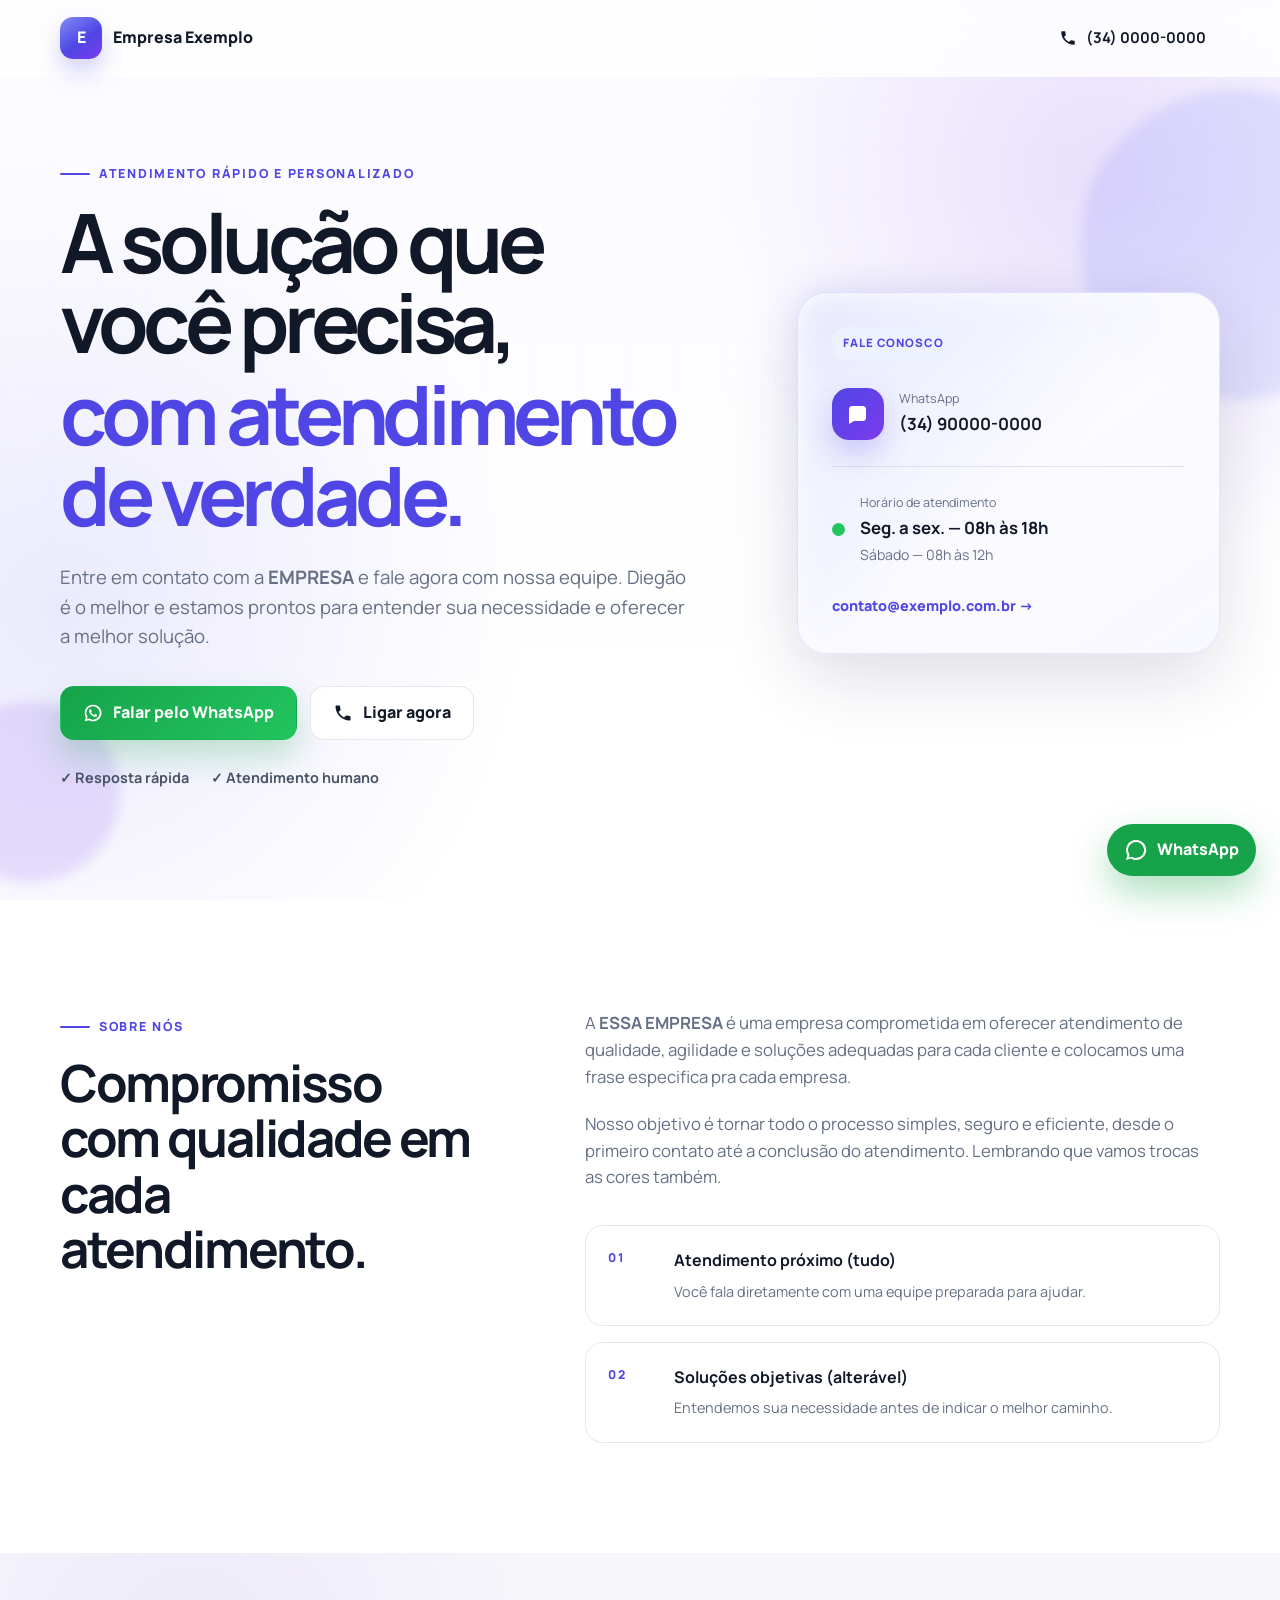
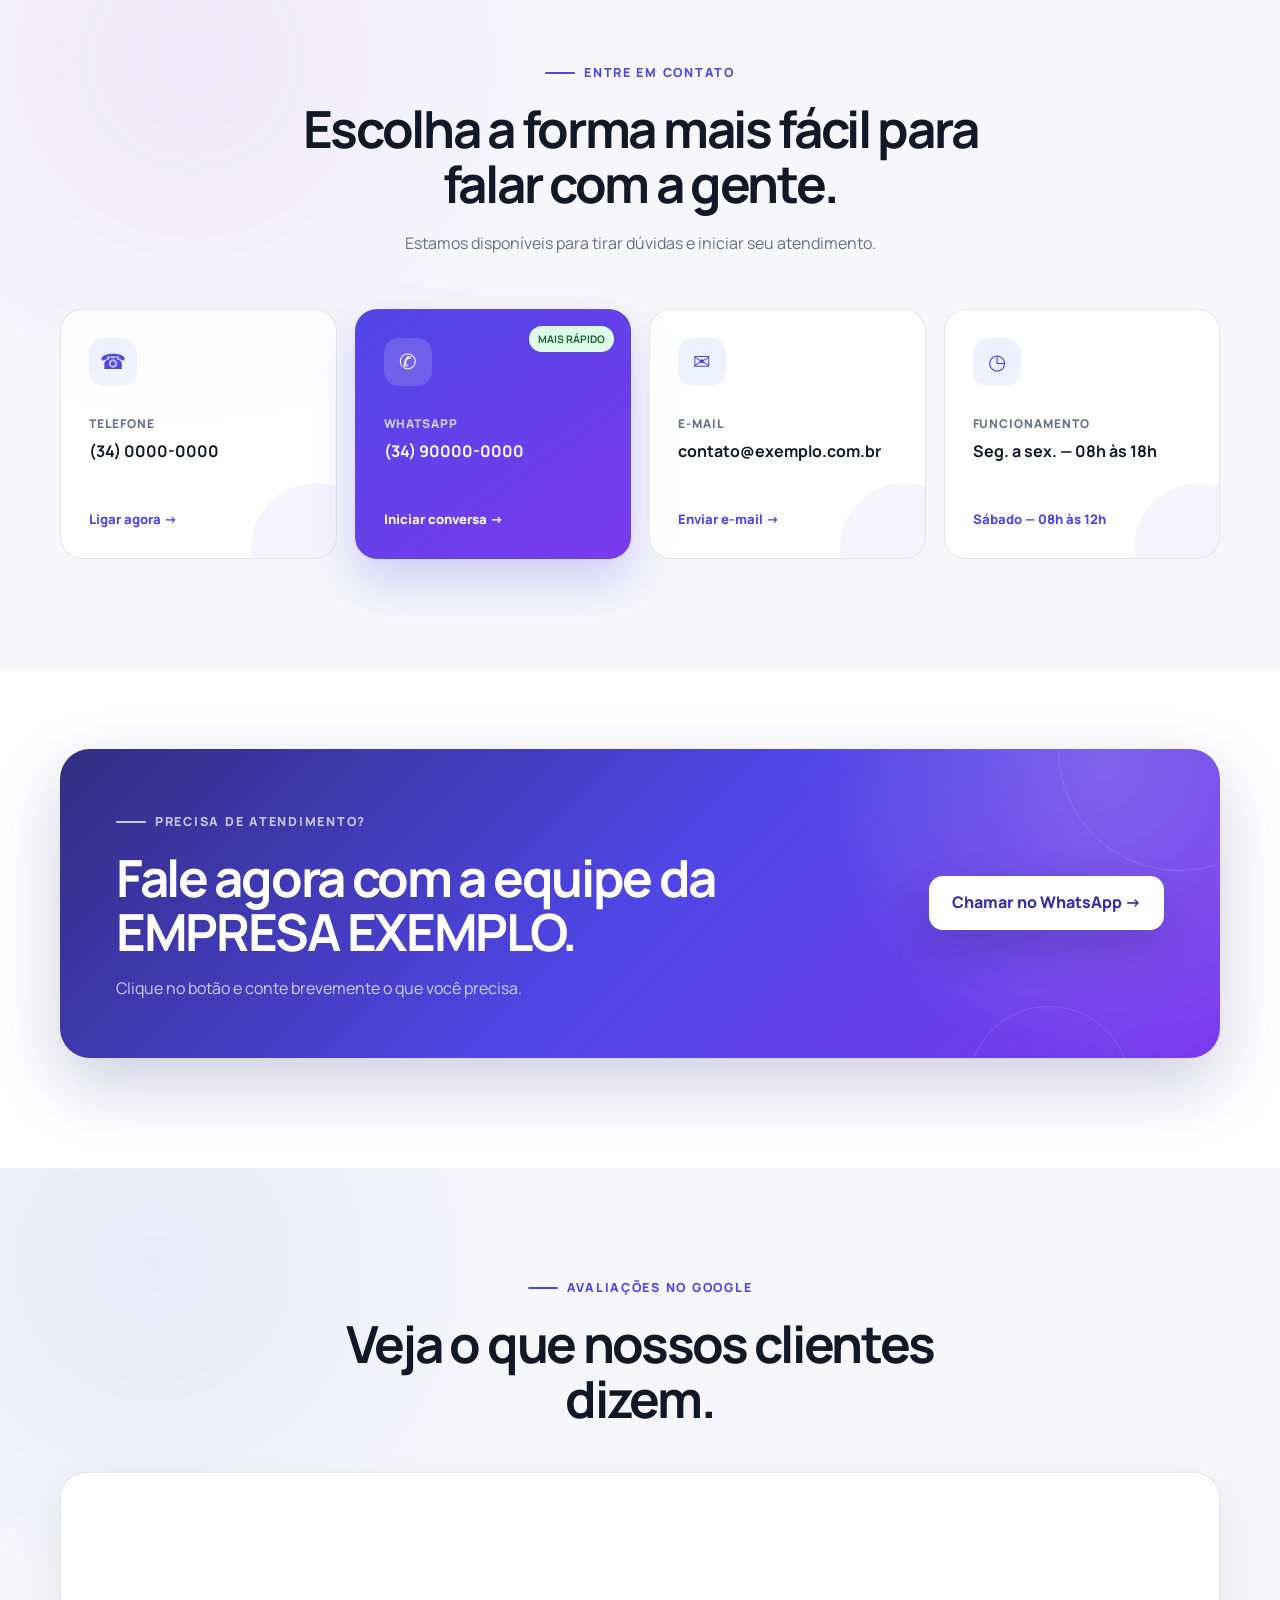
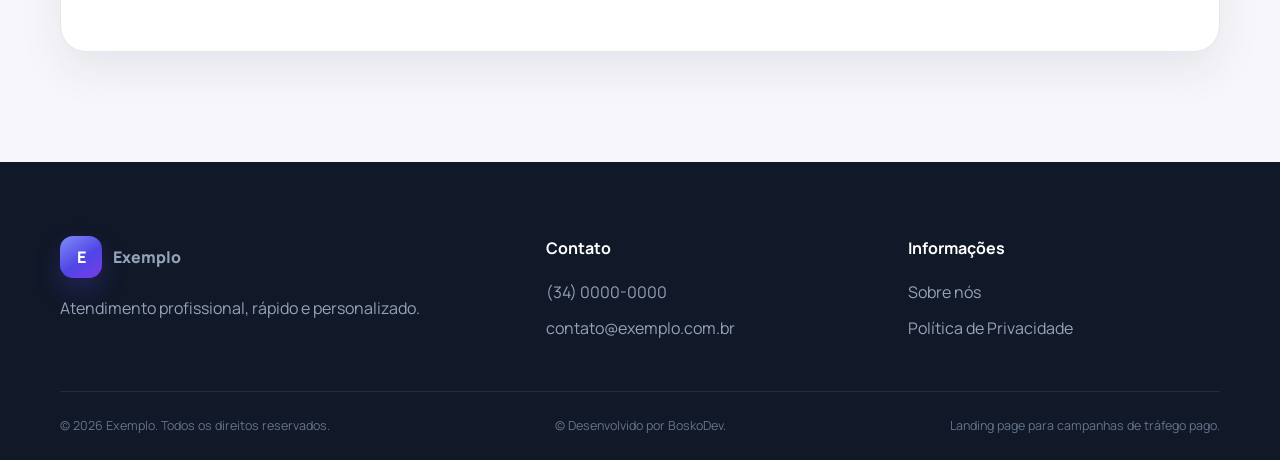
==== commit 02315302: "padronizacao" ====
--- a/index.html
+++ b/index.html
@@ -204,19 +204,15 @@
         <div class="section-title centered reveal">
           <span class="eyebrow">Avaliações no Google</span>
           <h2>Veja o que nossos clientes dizem.</h2>
-          <p>
-            Comentários públicos exibidos por meio do widget da Trustindex.
-          </p>
+         
         </div>
 
         <div class="trustindex-wrapper reveal" id="trustindex-widget-area">
           <!-- Widget oficial configurado no painel da Trustindex -->
-          <script defer async src="https://cdn.trustindex.io/loader.js?faac90074679849b6e66179df6a"></script>
-        </div>
-
-        <p class="trustindex-note reveal">
-          As avaliações são carregadas e atualizadas conforme as regras do plano configurado na Trustindex.
-        </p>
+           <script defer async src='https://cdn.trustindex.io/loader.js?faac90074679849b6e66179df6a'></script>
+        </div>
+
+       
       </div>
     </section>
 
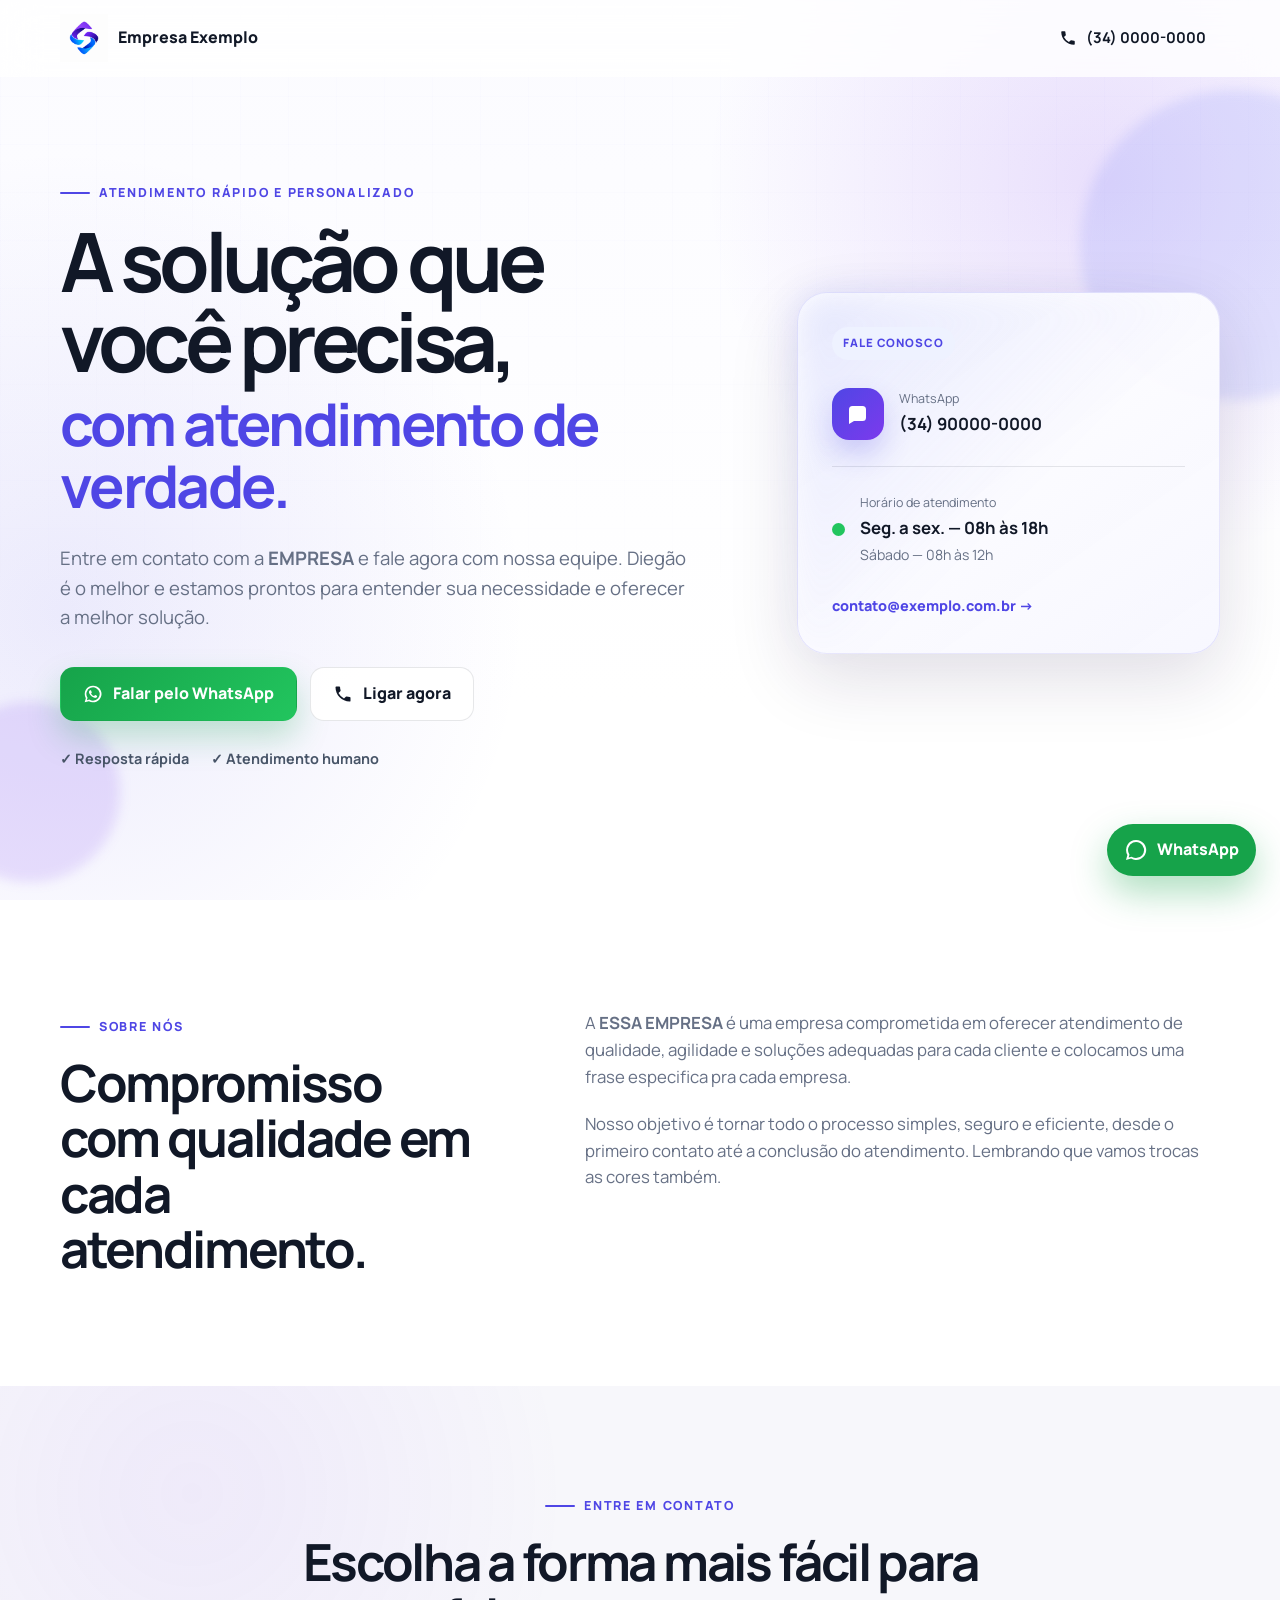
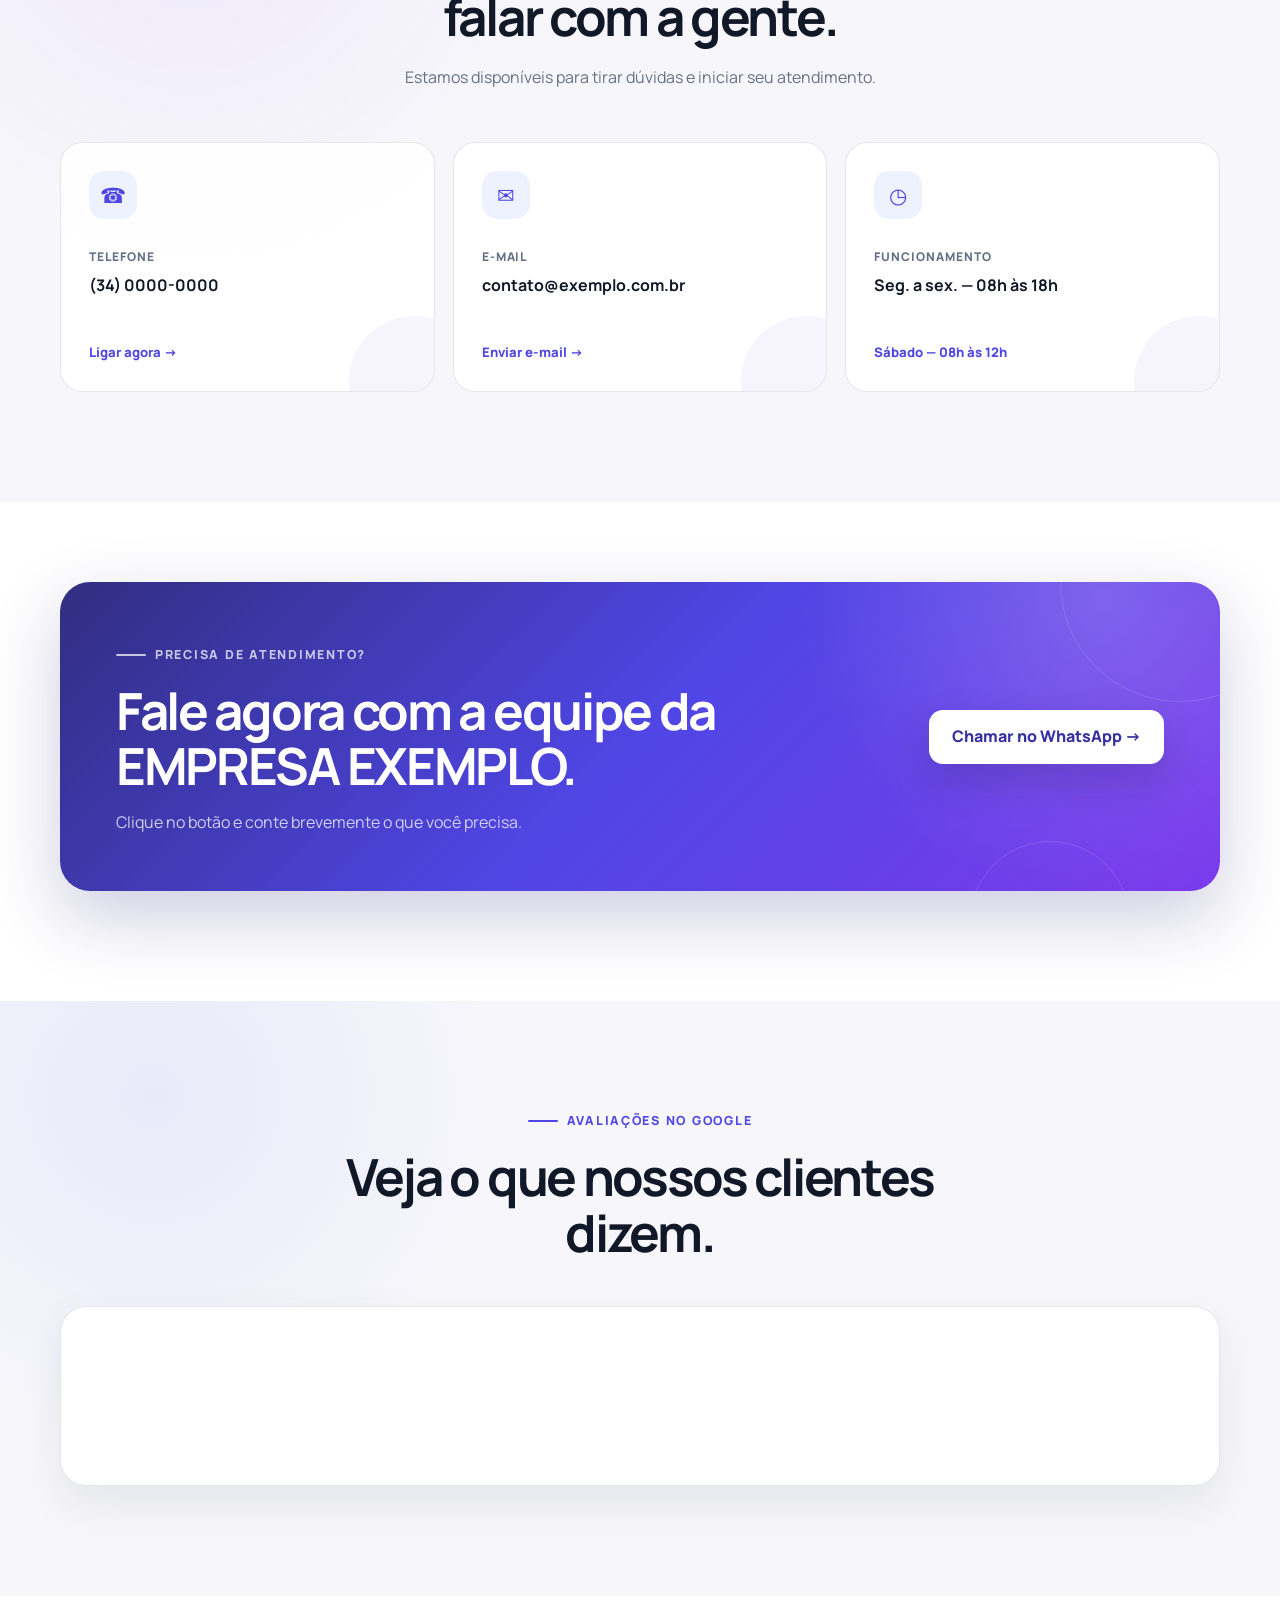
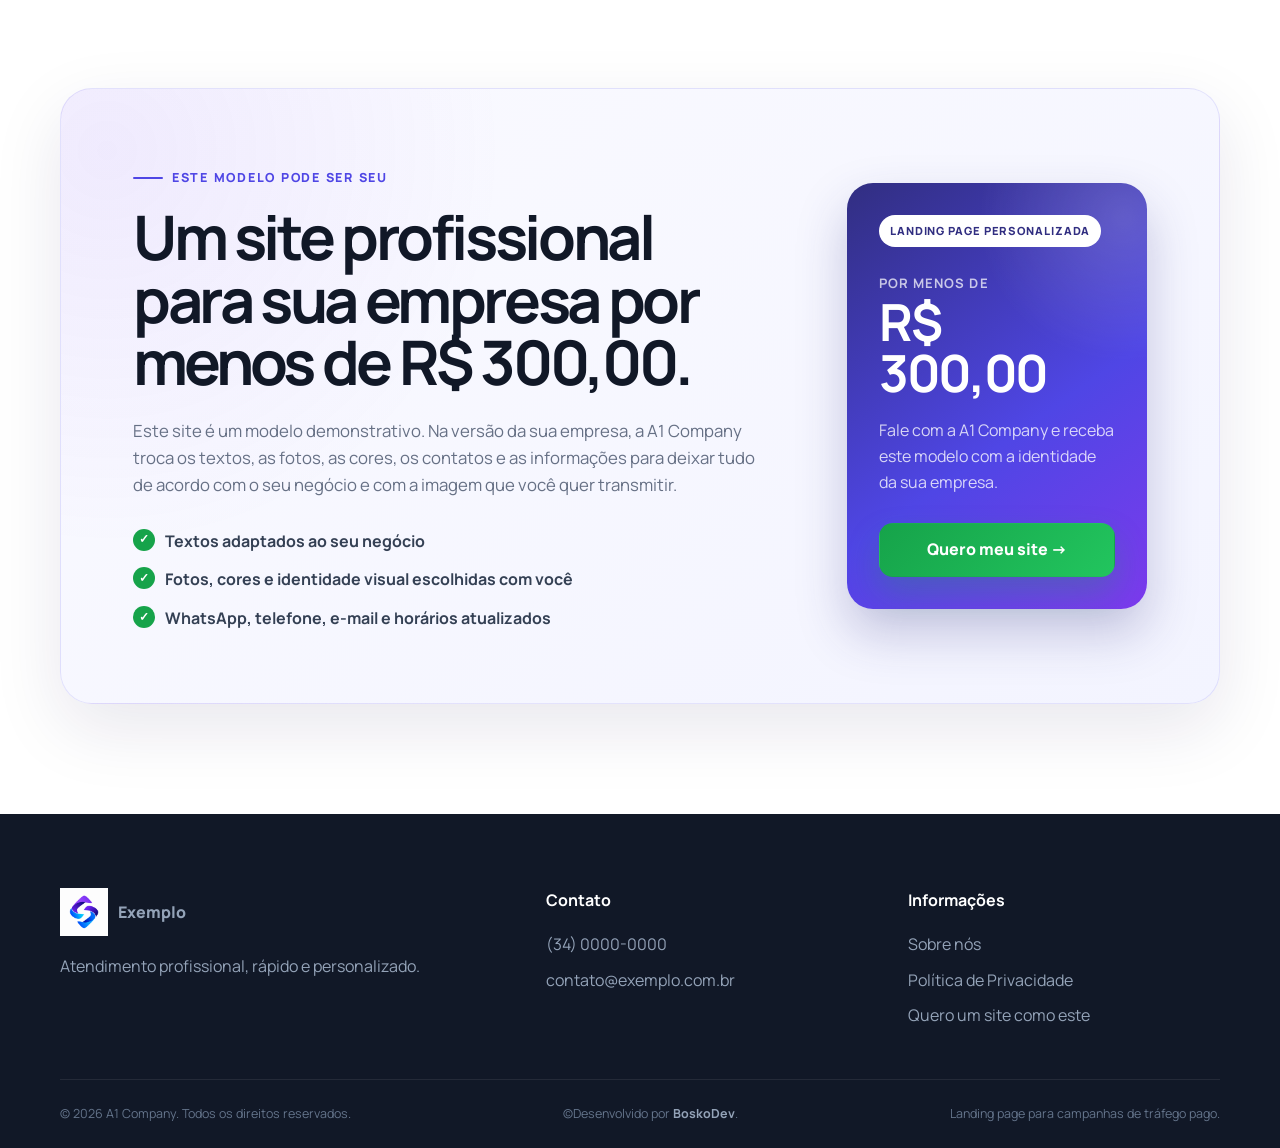
==== commit 6461cf25: "nova infor" ====
--- a/index.html
+++ b/index.html
@@ -12,16 +12,20 @@
   <!-- Cole aqui Google Tag Manager, Google Analytics e Meta Pixel. -->
 </head>
 <body>
-  <a class="skip-link" href="#conteudo">Ir para o conteúdo</a>
-
-  <header class="site-header">
-    <div class="container header-inner">
-      <a class="brand" href="#inicio" aria-label="Exemplo - início">
-        <span class="brand-mark">E</span>
+  <a class="pular-conteudo" href="#conteudo">Ir para o conteúdo</a>
+
+  <header class="cabecalho">
+    <div class="limite cabecalho-interno">
+      <a class="marca" href="#inicio" aria-label="Exemplo - início">
+        <img
+          class="marca-logo"
+          src="assets/img/logo.png"
+          alt="Logo da Empresa Exemplo"
+        >
         <span>Empresa Exemplo</span>
       </a>
 
-      <a class="header-phone" href="tel:+553400000000" data-track="telefone_cabecalho">
+      <a class="cabecalho-telefone" href="tel:+553400000000" data-track="telefone_cabecalho">
         <svg viewBox="0 0 24 24" aria-hidden="true"><path d="M6.6 10.8a15.5 15.5 0 0 0 6.6 6.6l2.2-2.2a1 1 0 0 1 1-.2c1.1.4 2.3.6 3.6.6a1 1 0 0 1 1 1V20a1 1 0 0 1-1 1C10.6 21 3 13.4 3 4a1 1 0 0 1 1-1h3.5a1 1 0 0 1 1 1c0 1.2.2 2.4.6 3.6a1 1 0 0 1-.3 1Z"/></svg>
         <span>(34) 0000-0000</span>
       </a>
@@ -29,49 +33,49 @@
   </header>
 
   <main id="conteudo">
-    <section class="hero" id="inicio">
-      <div class="glow glow-one"></div>
-      <div class="glow glow-two"></div>
-
-      <div class="container hero-grid">
-        <div class="hero-copy">
-          <span class="eyebrow fade-up">Atendimento rápido e personalizado</span>
-
-          <h1 class="fade-up delay-1">
+    <section class="abertura" id="inicio">
+      <div class="decoracao-borrao decoracao-direita"></div>
+      <div class="decoracao-borrao decoracao-esquerda"></div>
+
+      <div class="limite abertura-grade">
+        <div class="abertura-conteudo">
+          <span class="rotulo-secao entrada-inicial">Atendimento rápido e personalizado</span>
+
+          <h1 class="entrada-inicial atraso-1">
             A solução que você precisa,
-            <span>com atendimento de verdade.</span>
+            <span class="abertura-frase">com atendimento de verdade.</span>
           </h1>
 
-          <p class="hero-text fade-up delay-2">
+          <p class="abertura-descricao entrada-inicial atraso-2">
             Entre em contato com a <strong>EMPRESA</strong> e fale agora com nossa equipe.
             Diegão é o melhor e estamos prontos para entender sua necessidade e oferecer a melhor solução.
           </p>
 
-          <div class="hero-actions fade-up delay-3">
-            <a class="button primary" data-whatsapp data-track="whatsapp_hero"
+          <div class="abertura-botoes entrada-inicial atraso-3">
+            <a class="botao botao-whatsapp" data-whatsapp data-track="whatsapp_hero"
                href="https://wa.me/5534900000000?text=Ol%C3%A1%2C%20vim%20pelo%20site%20da%20Exemplo%20e%20gostaria%20de%20mais%20informa%C3%A7%C3%B5es."
                target="_blank" rel="noopener noreferrer">
               <svg viewBox="0 0 24 24" aria-hidden="true"><path d="M12 2a10 10 0 0 0-8.6 15L2 22l5.1-1.4A10 10 0 1 0 12 2Zm0 18a8 8 0 0 1-4-1.1l-.3-.2-3 .9.8-3-.2-.3A8 8 0 1 1 12 20Zm4.4-6c-.2-.1-1.4-.7-1.6-.8-.2-.1-.4-.1-.5.1l-.8 1c-.1.1-.3.2-.5.1-1.4-.6-2.4-1.5-3.2-2.8-.1-.2 0-.4.1-.5l.4-.5.2-.4c.1-.2 0-.3 0-.4L9.8 8c-.2-.5-.5-.4-.6-.4h-.5c-.2 0-.4.1-.7.3-.2.2-.8.8-.8 2s.9 2.3 1 2.5c.1.2 1.7 2.6 4.1 3.6.6.3 1 .4 1.4.5.6.2 1.1.2 1.5.1.5-.1 1.4-.6 1.6-1.1.2-.6.2-1 .1-1.1l-.5-.4Z"/></svg>
               Falar pelo WhatsApp
             </a>
 
-            <a class="button secondary" href="tel:+553400000000" data-track="telefone_hero">
+            <a class="botao botao-neutro" href="tel:+553400000000" data-track="telefone_hero">
               <svg viewBox="0 0 24 24" aria-hidden="true"><path d="M6.6 10.8a15.5 15.5 0 0 0 6.6 6.6l2.2-2.2a1 1 0 0 1 1-.2c1.1.4 2.3.6 3.6.6a1 1 0 0 1 1 1V20a1 1 0 0 1-1 1C10.6 21 3 13.4 3 4a1 1 0 0 1 1-1h3.5a1 1 0 0 1 1 1c0 1.2.2 2.4.6 3.6a1 1 0 0 1-.3 1Z"/></svg>
               Ligar agora
             </a>
           </div>
 
-          <div class="hero-benefits fade-up delay-4">
+          <div class="abertura-vantagens entrada-inicial atraso-4">
             <span>✓ Resposta rápida</span>
             <span>✓ Atendimento humano</span>
           </div>
         </div>
 
-        <aside class="hero-card fade-up delay-2">
-          <span class="mini-tag">Fale conosco</span>
-
-          <div class="card-row">
-            <span class="card-icon">
+        <aside class="contato-resumo entrada-inicial atraso-2">
+          <span class="contato-resumo-etiqueta">Fale conosco</span>
+
+          <div class="contato-resumo-linha">
+            <span class="contato-resumo-icone">
               <svg viewBox="0 0 24 24" aria-hidden="true"><path d="M20 15.5a3.5 3.5 0 0 1-3.5 3.5H8l-5 3V7.5A3.5 3.5 0 0 1 6.5 4h10A3.5 3.5 0 0 1 20 7.5Z"/></svg>
             </span>
             <div>
@@ -82,8 +86,8 @@
 
           <hr>
 
-          <div class="card-row">
-            <span class="status-dot"></span>
+          <div class="contato-resumo-linha">
+            <span class="status-online"></span>
             <div>
               <small>Horário de atendimento</small>
               <strong>Seg. a sex. — 08h às 18h</strong>
@@ -91,21 +95,21 @@
             </div>
           </div>
 
-          <a class="email-link" href="mailto:contato@exemplo.com.br" data-track="email_destaque">
+          <a class="contato-email" href="mailto:contato@exemplo.com.br" data-track="email_destaque">
             contato@exemplo.com.br →
           </a>
         </aside>
       </div>
     </section>
 
-    <section class="section" id="sobre">
-      <div class="container about-grid">
-        <div class="section-title reveal">
-          <span class="eyebrow">Sobre nós</span>
-          <h2>Compromisso com qualidade em cada atendimento.</h2>
-        </div>
-
-        <div class="about-copy reveal">
+    <section class="secao" id="sobre" aria-labelledby="sobre-titulo">
+      <div class="limite sobre-grade">
+        <div class="titulo-secao aparece-ao-rolar">
+          <span class="rotulo-secao">Sobre nós</span>
+          <h2 id="sobre-titulo">Compromisso com qualidade em cada atendimento.</h2>
+        </div>
+
+        <div class="sobre-conteudo aparece-ao-rolar">
           <p>
             A <strong>ESSA EMPRESA</strong> é uma empresa comprometida em oferecer
             atendimento de qualidade, agilidade e soluções adequadas para cada cliente e colocamos uma frase especifica
@@ -116,62 +120,38 @@
             desde o primeiro contato até a conclusão do atendimento. Lembrando que vamos trocas as cores também.
           </p>
 
-          <div class="about-items">
-            <article>
-              <span>01</span>
-              <div>
-                <h3>Atendimento próximo (tudo)</h3>
-                <p>Você fala diretamente com uma equipe preparada para ajudar.</p>
-              </div>
-            </article>
-
-            <article>
-              <span>02</span>
-              <div>
-                <h3>Soluções objetivas (alterável)</h3>
-                <p>Entendemos sua necessidade antes de indicar o melhor caminho.</p>
-              </div>
-            </article>
-          </div>
-        </div>
-      </div>
-    </section>
-
-    <section class="section contact-section" id="contato">
-      <div class="container">
-        <div class="section-title centered reveal">
-          <span class="eyebrow">Entre em contato</span>
-          <h2>Escolha a forma mais fácil para falar com a gente.</h2>
+          
+        </div>
+      </div>
+    </section>
+
+    <section class="secao contatos" id="contato" aria-labelledby="contato-titulo">
+      <div class="limite">
+        <div class="titulo-secao texto-centralizado aparece-ao-rolar">
+          <span class="rotulo-secao">Entre em contato</span>
+          <h2 id="contato-titulo">Escolha a forma mais fácil para falar com a gente.</h2>
           <p>Estamos disponíveis para tirar dúvidas e iniciar seu atendimento.</p>
         </div>
 
-        <div class="contact-grid">
-          <a class="contact-card reveal" href="tel:+553400000000" data-track="telefone_card">
-            <span class="contact-icon">☎</span>
+        <div class="contatos-grade">
+          <a class="contato-opcao aparece-ao-rolar" href="tel:+553400000000" data-track="telefone_card">
+            <span class="contato-opcao-icone">☎</span>
             <small>Telefone</small>
             <strong>(34) 0000-0000</strong>
             <span>Ligar agora →</span>
           </a>
 
-          <a class="contact-card featured reveal" data-whatsapp data-track="whatsapp_card"
-             href="https://wa.me/5534900000000?text=Ol%C3%A1%2C%20vim%20pelo%20site%20da%20Exemplo%20e%20gostaria%20de%20mais%20informa%C3%A7%C3%B5es."
-             target="_blank" rel="noopener noreferrer">
-            <b class="fast-tag">Mais rápido</b>
-            <span class="contact-icon">✆</span>
-            <small>WhatsApp</small>
-            <strong>(34) 90000-0000</strong>
-            <span>Iniciar conversa →</span>
-          </a>
-
-          <a class="contact-card reveal" href="mailto:contato@exemplo.com.br" data-track="email_card">
-            <span class="contact-icon">✉</span>
+        
+
+          <a class="contato-opcao aparece-ao-rolar" href="mailto:contato@exemplo.com.br" data-track="email_card">
+            <span class="contato-opcao-icone">✉</span>
             <small>E-mail</small>
             <strong>contato@exemplo.com.br</strong>
             <span>Enviar e-mail →</span>
           </a>
 
-          <article class="contact-card reveal">
-            <span class="contact-icon">◷</span>
+          <article class="contato-opcao aparece-ao-rolar">
+            <span class="contato-opcao-icone">◷</span>
             <small>Funcionamento</small>
             <strong>Seg. a sex. — 08h às 18h</strong>
             <span>Sábado — 08h às 12h</span>
@@ -180,16 +160,16 @@
       </div>
     </section>
 
-    <section class="section final-section">
-      <div class="container">
-        <div class="cta reveal">
+    <section class="secao chamada-final" aria-labelledby="cta-atendimento-titulo">
+      <div class="limite">
+        <div class="chamada-box aparece-ao-rolar">
           <div>
-            <span class="eyebrow">Precisa de atendimento?</span>
-            <h2>Fale agora com a equipe da  EMPRESA EXEMPLO.</h2>
+            <span class="rotulo-secao">Precisa de atendimento?</span>
+            <h2 id="cta-atendimento-titulo">Fale agora com a equipe da EMPRESA EXEMPLO.</h2>
             <p>Clique no botão e conte brevemente o que você precisa.</p>
           </div>
 
-          <a class="button light" data-whatsapp data-track="whatsapp_final"
+          <a class="botao botao-claro" data-whatsapp data-track="whatsapp_final"
              href="https://wa.me/5534900000000?text=Ol%C3%A1%2C%20vim%20pelo%20site%20da%20Exemplo%20e%20gostaria%20de%20mais%20informa%C3%A7%C3%B5es."
              target="_blank" rel="noopener noreferrer">
             Chamar no WhatsApp →
@@ -199,64 +179,110 @@
     </section>
 
 
-    <section class="section reviews-section" id="avaliacoes">
-      <div class="container">
-        <div class="section-title centered reveal">
-          <span class="eyebrow">Avaliações no Google</span>
-          <h2>Veja o que nossos clientes dizem.</h2>
+    <section class="secao avaliacoes" id="avaliacoes" aria-labelledby="avaliacoes-titulo">
+      <div class="limite">
+        <div class="titulo-secao texto-centralizado aparece-ao-rolar">
+          <span class="rotulo-secao">Avaliações no Google</span>
+          <h2 id="avaliacoes-titulo">Veja o que nossos clientes dizem.</h2>
          
         </div>
 
-        <div class="trustindex-wrapper reveal" id="trustindex-widget-area">
+        <div class="avaliacoes-widget aparece-ao-rolar" id="trustindex-widget-area">
           <!-- Widget oficial configurado no painel da Trustindex -->
-           <script defer async src='https://cdn.trustindex.io/loader.js?faac90074679849b6e66179df6a'></script>
+          <script defer async src="https://cdn.trustindex.io/loader.js?faac90074679849b6e66179df6a"></script>
         </div>
 
        
       </div>
     </section>
 
+    <section class="secao oferta-site-secao" id="site-personalizado" aria-labelledby="site-personalizado-titulo">
+      <div class="limite">
+        <div class="oferta-site-box aparece-ao-rolar">
+          <div class="oferta-site-conteudo">
+            <span class="rotulo-secao">Este modelo pode ser seu</span>
+            <h2 id="site-personalizado-titulo">
+              Um site profissional para sua empresa por menos de R$ 300,00.
+            </h2>
+            <p>
+              Este site é um modelo demonstrativo. Na versão da sua empresa, a A1 Company
+              troca os textos, as fotos, as cores, os contatos e as informações para deixar
+              tudo de acordo com o seu negócio e com a imagem que você quer transmitir.
+            </p>
+
+            <ul class="oferta-site-itens" aria-label="Itens incluídos na personalização">
+              <li>Textos adaptados ao seu negócio</li>
+              <li>Fotos, cores e identidade visual escolhidas com você</li>
+              <li>WhatsApp, telefone, e-mail e horários atualizados</li>
+            </ul>
+          </div>
+
+          <aside class="oferta-site-card" aria-label="Oferta de landing page personalizada">
+            <span class="oferta-site-etiqueta">Landing page personalizada</span>
+            <p class="oferta-site-preco">
+              <small>por menos de</small>
+              <strong>R$ 300,00</strong>
+            </p>
+            <p>
+              Fale com a A1 Company e receba este modelo com a identidade da sua empresa.
+            </p>
+
+            <!-- Substitua o número abaixo pelo WhatsApp oficial da BoskoDev. -->
+            <a class="botao botao-whatsapp oferta-site-botao" data-whatsapp data-track="whatsapp_boskodev"
+               href="https://wa.me/5534900000000?text=Ol%C3%A1%2C%20vi%20o%20modelo%20de%20landing%20page%20e%20quero%20personalizar%20um%20site%20para%20minha%20empresa."
+               target="_blank" rel="noopener noreferrer">
+              Quero meu site →
+            </a>
+          </aside>
+        </div>
+      </div>
+    </section>
+
   </main>
 
-  <footer class="site-footer">
-    <div class="container footer-grid">
-      <div>
-        <a class="brand footer-brand" href="#inicio">
-          <span class="brand-mark">E</span>
+  <footer class="rodape">
+    <div class="limite rodape-grade">
+      <div class="rodape-resumo">
+        <a class="marca rodape-marca" href="#inicio" aria-label="Exemplo - voltar ao início">
+          <img
+          class="marca-logo"
+          src="assets/img/logo.png"
+          alt="Logo da Empresa Exemplo"
+        >
           <span>Exemplo</span>
         </a>
         <p>Atendimento profissional, rápido e personalizado.</p>
       </div>
 
-      <div>
-        <strong>Contato</strong>
+      <address class="rodape-coluna" aria-labelledby="footer-contato-titulo">
+        <h2 class="rodape-titulo" id="footer-contato-titulo">Contato</h2>
         <a href="tel:+553400000000">(34) 0000-0000</a>
         <a href="mailto:contato@exemplo.com.br">contato@exemplo.com.br</a>
-      </div>
-
-      <div>
-        <strong>Informações</strong>
+      </address>
+
+      <nav class="rodape-coluna" aria-labelledby="footer-informacoes-titulo">
+        <h2 class="rodape-titulo" id="footer-informacoes-titulo">Informações</h2>
         <a href="#sobre">Sobre nós</a>
         <a href="politica-de-privacidade.html">Política de Privacidade</a>
-      </div>
+        <a href="#site-personalizado">Quero um site como este</a>
+      </nav>
     </div>
 
-    <div class="container footer-bottom">
-      <span>© <span id="current-year"></span> Exemplo. Todos os direitos reservados.</span>
-            <span>© <span id="current-year"></span>Desenvolvido por BoskoDev.</span>
-
+    <div class="limite rodape-base">
+      <span>© <span class="ano-atual"></span> A1 Company. Todos os direitos reservados.</span>
+      <span>©Desenvolvido por <strong>BoskoDev</strong>.</span>
       <span>Landing page para campanhas de tráfego pago.</span>
     </div>
   </footer>
 
-  <a class="floating-whatsapp" data-whatsapp data-track="whatsapp_flutuante"
+  <a class="whatsapp-flutuante" data-whatsapp data-track="whatsapp_flutuante"
      href="https://wa.me/5534900000000?text=Ol%C3%A1%2C%20vim%20pelo%20site%20da%20Exemplo%20e%20gostaria%20de%20mais%20informa%C3%A7%C3%B5es."
      target="_blank" rel="noopener noreferrer" aria-label="Falar pelo WhatsApp">
     <svg viewBox="0 0 24 24" aria-hidden="true"><path d="M12 2a10 10 0 0 0-8.6 15L2 22l5.1-1.4A10 10 0 1 0 12 2Zm0 18a8 8 0 0 1-4-1.1l-.3-.2-3 .9.8-3-.2-.3A8 8 0 1 1 12 20Z"/></svg>
     WhatsApp
   </a>
 
-  <div class="mobile-bar">
+  <div class="contato-fixo-mobile">
     <a href="tel:+553400000000" data-track="telefone_mobile">☎ Ligar</a>
     <a data-whatsapp data-track="whatsapp_mobile"
        href="https://wa.me/5534900000000?text=Ol%C3%A1%2C%20vim%20pelo%20site%20da%20Exemplo%20e%20gostaria%20de%20mais%20informa%C3%A7%C3%B5es."
--- a/assets/css/style.css
+++ b/assets/css/style.css
@@ -1,424 +1,1363 @@
 @import url("https://fonts.googleapis.com/css2?family=Manrope:wght@400;500;600;700;800&display=swap");
 
-:root{
-  --primary:#4f46e5;
-  --primary-dark:#3730a3;
-  --accent:#7c3aed;
-  --green:#16a34a;
-  --text:#111827;
-  --muted:#667085;
-  --surface:#ffffff;
-  --soft:#f7f7fb;
-  --line:rgba(17,24,39,.1);
-  --shadow:0 24px 70px rgba(32,24,74,.14);
-  --container:1160px;
-}
-
-*{box-sizing:border-box}
-html{scroll-behavior:smooth}
-body{
-  margin:0;
-  min-width:320px;
-  color:var(--text);
-  background:var(--surface);
-  font-family:"Manrope",Arial,sans-serif;
-  line-height:1.6;
-  -webkit-font-smoothing:antialiased;
-}
-a{color:inherit;text-decoration:none}
-svg{display:block;fill:currentColor}
-.container{width:min(calc(100% - 40px),var(--container));margin-inline:auto}
-
-.skip-link{
-  position:fixed;top:12px;left:12px;z-index:999;
-  padding:10px 14px;border-radius:10px;color:#fff;background:#111827;
-  transform:translateY(-160%);transition:transform .2s ease
-}
-.skip-link:focus{transform:translateY(0)}
-
-.site-header{
-  position:fixed;inset:0 0 auto;z-index:100;
-  background:rgba(255,255,255,.8);
-  border-bottom:1px solid transparent;
-  backdrop-filter:blur(18px);
-  transition:.25s ease
-}
-.site-header.is-scrolled{
-  background:rgba(255,255,255,.95);
-  border-color:var(--line);
-  box-shadow:0 10px 40px rgba(17,24,39,.08)
-}
-.header-inner{
-  min-height:76px;display:flex;align-items:center;
-  justify-content:space-between;gap:20px
-}
-.brand{display:inline-flex;align-items:center;gap:11px;font-weight:800}
-.brand-mark{
-  width:42px;height:42px;display:grid;place-items:center;color:#fff;
-  border-radius:13px;background:linear-gradient(145deg,#818cf8,var(--primary) 55%,var(--accent));
-  box-shadow:0 12px 24px rgba(79,70,229,.26)
-}
-.header-phone{
-  display:inline-flex;align-items:center;gap:9px;padding:10px 14px;
-  border-radius:999px;font-size:.93rem;font-weight:700;transition:.2s ease
-}
-.header-phone:hover{color:var(--primary);background:#eef2ff;transform:translateY(-1px)}
-.header-phone svg{width:18px;height:18px}
-
-.hero{
-  position:relative;min-height:100svh;display:grid;align-items:center;overflow:hidden;
-  padding:136px 0 90px;
+/* =========================================================
+   1. VARIÁVEIS DO TEMA
+========================================================= */
+:root {
+  --cor-principal: #4f46e5;
+  --cor-principal-escura: #3730a3;
+  --cor-destaque: #7c3aed;
+  --cor-whatsapp: #16a34a;
+  --cor-whatsapp-clara: #22c55e;
+  --cor-texto: #111827;
+  --cor-texto-suave: #667085;
+  --cor-fundo: #ffffff;
+  --cor-fundo-suave: #f7f7fb;
+  --cor-borda: rgba(17, 24, 39, 0.1);
+  --sombra-card: 0 24px 70px rgba(32, 24, 74, 0.14);
+  --largura-conteudo: 1160px;
+}
+
+/* =========================================================
+   2. BASE E ACESSIBILIDADE
+========================================================= */
+*,
+*::before,
+*::after {
+  box-sizing: border-box;
+}
+
+html {
+  scroll-behavior: smooth;
+}
+
+body {
+  min-width: 320px;
+  margin: 0;
+  color: var(--cor-texto);
+  background: var(--cor-fundo);
+  font-family: "Manrope", Arial, sans-serif;
+  line-height: 1.6;
+  -webkit-font-smoothing: antialiased;
+}
+
+body,
+h1,
+h2,
+h3,
+p {
+  overflow-wrap: break-word;
+}
+
+a {
+  color: inherit;
+  text-decoration: none;
+}
+
+svg {
+  display: block;
+  fill: currentColor;
+}
+
+button,
+a {
+  -webkit-tap-highlight-color: transparent;
+}
+
+:focus-visible {
+  outline: 3px solid rgba(79, 70, 229, 0.35);
+  outline-offset: 4px;
+}
+
+.limite {
+  width: min(calc(100% - 40px), var(--largura-conteudo));
+  margin-inline: auto;
+}
+
+.secao {
+  padding: 110px 0;
+}
+
+/* =========================================================
+   3. COMPONENTES REUTILIZÁVEIS
+========================================================= */
+.pular-conteudo {
+  position: fixed;
+  top: 12px;
+  left: 12px;
+  z-index: 999;
+  padding: 10px 14px;
+  color: #fff;
+  background: #111827;
+  border-radius: 10px;
+  transform: translateY(-160%);
+  transition: transform 0.2s ease;
+}
+
+.pular-conteudo:focus {
+  transform: translateY(0);
+}
+
+.marca {
+  display: inline-flex;
+  align-items: center;
+  gap: 11px;
+  font-weight: 800;
+  text-decoration: none;
+}
+
+.marca-logo {
+  display: block;
+  width: 48px;
+  height: 48px;
+  object-fit: contain;
+}
+
+.marca-simbolo {
+  display: grid;
+  width: 42px;
+  height: 42px;
+  place-items: center;
+  color: #fff;
+  background: linear-gradient(145deg, #818cf8, var(--cor-principal) 55%, var(--cor-destaque));
+  border-radius: 13px;
+  box-shadow: 0 12px 24px rgba(79, 70, 229, 0.26);
+}
+
+.rotulo-secao {
+  display: inline-flex;
+  align-items: center;
+  gap: 9px;
+  margin-bottom: 18px;
+  color: var(--cor-principal);
+  font-size: 0.78rem;
+  font-weight: 800;
+  letter-spacing: 0.14em;
+  text-transform: uppercase;
+}
+
+.rotulo-secao::before {
+  width: 30px;
+  height: 2px;
+  content: "";
+  background: currentColor;
+  border-radius: 99px;
+}
+
+.titulo-secao h2 {
+  max-width: 680px;
+  margin: 0;
+  font-size: clamp(2rem, 4vw, 3.35rem);
+  line-height: 1.08;
+  letter-spacing: -0.045em;
+}
+
+.titulo-secao p {
+  max-width: 640px;
+  margin: 20px 0 0;
+  color: var(--cor-texto-suave);
+}
+
+.titulo-secao.texto-centralizado {
+  display: grid;
+  justify-items: center;
+  text-align: center;
+}
+
+.botao {
+  display: inline-flex;
+  min-height: 54px;
+  align-items: center;
+  justify-content: center;
+  gap: 10px;
+  padding: 13px 22px;
+  border: 1px solid transparent;
+  border-radius: 14px;
+  font: inherit;
+  font-weight: 800;
+  cursor: pointer;
+  transition:
+    transform 0.22s ease,
+    box-shadow 0.22s ease,
+    background 0.22s ease,
+    border-color 0.22s ease;
+}
+
+.botao:hover {
+  transform: translateY(-3px);
+}
+
+.botao svg {
+  width: 20px;
+  height: 20px;
+}
+
+.botao.botao-whatsapp {
+  color: #fff;
+  background: linear-gradient(135deg, var(--cor-whatsapp), var(--cor-whatsapp-clara));
+  box-shadow: 0 16px 32px rgba(22, 163, 74, 0.25);
+}
+
+.botao.botao-neutro {
+  background: rgba(255, 255, 255, 0.9);
+  border-color: var(--cor-borda);
+}
+
+.botao.botao-neutro:hover {
+  color: var(--cor-principal);
+  box-shadow: 0 14px 28px rgba(17, 24, 39, 0.08);
+}
+
+.botao.botao-claro {
+  color: var(--cor-principal-escura);
+  background: #fff;
+  box-shadow: 0 18px 40px rgba(28, 20, 66, 0.2);
+}
+
+/* =========================================================
+   4. CABEÇALHO
+========================================================= */
+.cabecalho {
+  position: fixed;
+  inset: 0 0 auto;
+  z-index: 100;
+  background: rgba(255, 255, 255, 0.8);
+  border-bottom: 1px solid transparent;
+  backdrop-filter: blur(18px);
+  transition:
+    background 0.25s ease,
+    border-color 0.25s ease,
+    box-shadow 0.25s ease;
+}
+
+.cabecalho.cabecalho-rolagem {
+  background: rgba(255, 255, 255, 0.95);
+  border-color: var(--cor-borda);
+  box-shadow: 0 10px 40px rgba(17, 24, 39, 0.08);
+}
+
+.cabecalho-interno {
+  display: flex;
+  min-height: 76px;
+  align-items: center;
+  justify-content: space-between;
+  gap: 20px;
+}
+
+.cabecalho-telefone {
+  display: inline-flex;
+  align-items: center;
+  gap: 9px;
+  padding: 10px 14px;
+  border-radius: 999px;
+  font-size: 0.93rem;
+  font-weight: 700;
+  transition:
+    color 0.2s ease,
+    background 0.2s ease,
+    transform 0.2s ease;
+}
+
+.cabecalho-telefone:hover {
+  color: var(--cor-principal);
+  background: #eef2ff;
+  transform: translateY(-1px);
+}
+
+.cabecalho-telefone svg {
+  width: 18px;
+  height: 18px;
+}
+
+/* =========================================================
+   5. ABERTURA
+========================================================= */
+.abertura {
+  position: relative;
+  display: grid;
+  min-height: 100svh;
+  align-items: center;
+  padding: 136px 0 90px;
+  overflow: hidden;
   background:
-    radial-gradient(circle at 86% 20%,rgba(124,58,237,.15),transparent 30%),
-    radial-gradient(circle at 5% 68%,rgba(79,70,229,.11),transparent 34%),
-    linear-gradient(180deg,#fbfbff 0%,#fff 78%)
-}
-.hero::before{
-  content:"";position:absolute;inset:0;opacity:.48;
+    radial-gradient(circle at 86% 20%, rgba(124, 58, 237, 0.15), transparent 30%),
+    radial-gradient(circle at 5% 68%, rgba(79, 70, 229, 0.11), transparent 34%),
+    linear-gradient(180deg, #fbfbff 0%, #fff 78%);
+}
+
+.abertura::before {
+  position: absolute;
+  inset: 0;
+  content: "";
+  opacity: 0.48;
   background-image:
-    linear-gradient(rgba(79,70,229,.035) 1px,transparent 1px),
-    linear-gradient(90deg,rgba(79,70,229,.035) 1px,transparent 1px);
-  background-size:48px 48px;
-  mask-image:linear-gradient(to bottom,#000,transparent 88%)
-}
-.glow{
-  position:absolute;border-radius:50%;filter:blur(6px);
-  animation:drift 9s ease-in-out infinite alternate
-}
-.glow-one{width:310px;height:310px;top:10%;right:-110px;background:rgba(129,140,248,.18)}
-.glow-two{width:180px;height:180px;bottom:2%;left:-60px;background:rgba(124,58,237,.14);animation-delay:-3s}
-
-.hero-grid{
-  position:relative;z-index:1;display:grid;
-  grid-template-columns:minmax(0,1.2fr) minmax(330px,.8fr);
-  align-items:center;gap:clamp(50px,8vw,110px)
-}
-.hero-copy{max-width:700px}
-.eyebrow{
-  display:inline-flex;align-items:center;gap:9px;margin-bottom:18px;
-  color:var(--primary);font-size:.78rem;font-weight:800;
-  letter-spacing:.14em;text-transform:uppercase
-}
-.eyebrow::before{
-  content:"";width:30px;height:2px;border-radius:99px;background:currentColor
-}
-.hero h1{
-  max-width:780px;margin:0;font-size:clamp(2.8rem,6.4vw,5.5rem);
-  line-height:.98;letter-spacing:-.065em
-}
-.hero h1 span{display:block;margin-top:12px;color:var(--primary)}
-.hero-text{
-  max-width:650px;margin:28px 0 0;color:var(--muted);
-  font-size:clamp(1rem,1.6vw,1.16rem)
-}
-.hero-actions{display:flex;flex-wrap:wrap;gap:13px;margin-top:34px}
-.button{
-  min-height:54px;display:inline-flex;align-items:center;justify-content:center;gap:10px;
-  padding:13px 22px;border:1px solid transparent;border-radius:14px;
-  font:inherit;font-weight:800;cursor:pointer;
-  transition:transform .22s ease,box-shadow .22s ease,background .22s ease,border-color .22s ease
-}
-.button:hover{transform:translateY(-3px)}
-.button svg{width:20px;height:20px}
-.button.primary{
-  color:#fff;background:linear-gradient(135deg,var(--green),#22c55e);
-  box-shadow:0 16px 32px rgba(22,163,74,.25)
-}
-.button.secondary{background:rgba(255,255,255,.9);border-color:var(--line)}
-.button.secondary:hover{color:var(--primary);box-shadow:0 14px 28px rgba(17,24,39,.08)}
-.button.light{color:var(--primary-dark);background:#fff;box-shadow:0 18px 40px rgba(28,20,66,.2)}
-
-.hero-benefits{display:flex;flex-wrap:wrap;gap:22px;margin-top:26px;color:#475467;font-size:.9rem;font-weight:700}
-
-.hero-card{
-  position:relative;padding:34px;border:1px solid rgba(79,70,229,.12);
-  border-radius:30px;background:linear-gradient(145deg,rgba(255,255,255,.97),rgba(247,247,255,.95));
-  box-shadow:var(--shadow);animation:cardFloat 5s ease-in-out infinite
-}
-.hero-card::before{
-  content:"";position:absolute;inset:-1px;z-index:-1;border-radius:inherit;
-  background:linear-gradient(135deg,rgba(129,140,248,.45),transparent 55%);
-  filter:blur(16px);opacity:.45
-}
-.mini-tag{
-  display:inline-flex;margin-bottom:28px;padding:7px 11px;color:var(--primary);
-  border-radius:999px;background:#eef2ff;font-size:.72rem;font-weight:800;
-  letter-spacing:.08em;text-transform:uppercase
-}
-.card-row{display:flex;align-items:center;gap:15px}
-.card-icon{
-  width:52px;height:52px;display:grid;place-items:center;flex:0 0 auto;
-  color:#fff;border-radius:17px;background:linear-gradient(135deg,var(--primary),var(--accent));
-  box-shadow:0 14px 28px rgba(79,70,229,.24)
-}
-.card-icon svg{width:24px}
-.card-row small{display:block;color:var(--muted);font-size:.78rem}
-.card-row strong{display:block;margin-top:2px;font-size:1.05rem}
-.card-row p{margin:2px 0 0;color:var(--muted);font-size:.88rem}
-.hero-card hr{height:1px;margin:26px 0;border:0;background:var(--line)}
-.status-dot{
-  width:13px;height:13px;flex:0 0 auto;border-radius:50%;background:#22c55e;
-  animation:statusPulse 2s infinite
-}
-.email-link{
-  display:inline-flex;margin-top:28px;color:var(--primary);
-  font-size:.9rem;font-weight:800
-}
-
-.section{padding:110px 0}
-.about-grid{
-  display:grid;grid-template-columns:minmax(0,.8fr) minmax(0,1.2fr);
-  gap:clamp(50px,8vw,120px)
-}
-.section-title h2{
-  max-width:680px;margin:0;font-size:clamp(2rem,4vw,3.35rem);
-  line-height:1.08;letter-spacing:-.045em
-}
-.section-title p{max-width:640px;margin:20px 0 0;color:var(--muted)}
-.section-title.centered{display:grid;justify-items:center;text-align:center}
-.about-copy>p{margin:0 0 20px;color:var(--muted);font-size:1.05rem}
-.about-items{display:grid;gap:16px;margin-top:34px}
-.about-items article{
-  display:grid;grid-template-columns:50px 1fr;gap:16px;padding:22px;
-  border:1px solid var(--line);border-radius:18px;
-  transition:transform .22s ease,border-color .22s ease,box-shadow .22s ease
-}
-.about-items article:hover{
-  border-color:rgba(79,70,229,.23);box-shadow:0 16px 35px rgba(17,24,39,.07);
-  transform:translateY(-4px)
-}
-.about-items article>span{color:var(--primary);font-size:.76rem;font-weight:800;letter-spacing:.12em}
-.about-items h3{margin:0 0 6px;font-size:1rem}
-.about-items p{margin:0;color:var(--muted);font-size:.9rem}
-
-.contact-section{
+    linear-gradient(rgba(79, 70, 229, 0.035) 1px, transparent 1px),
+    linear-gradient(90deg, rgba(79, 70, 229, 0.035) 1px, transparent 1px);
+  background-size: 48px 48px;
+  mask-image: linear-gradient(to bottom, #000, transparent 88%);
+}
+
+.decoracao-borrao {
+  position: absolute;
+  border-radius: 50%;
+  filter: blur(6px);
+  animation: movimentoFundo 9s ease-in-out infinite alternate;
+}
+
+.decoracao-direita {
+  top: 10%;
+  right: -110px;
+  width: 310px;
+  height: 310px;
+  background: rgba(129, 140, 248, 0.18);
+}
+
+.decoracao-esquerda {
+  bottom: 2%;
+  left: -60px;
+  width: 180px;
+  height: 180px;
+  background: rgba(124, 58, 237, 0.14);
+  animation-delay: -3s;
+}
+
+.abertura-grade {
+  position: relative;
+  z-index: 1;
+  display: grid;
+  grid-template-columns: minmax(0, 1.2fr) minmax(330px, 0.8fr);
+  align-items: center;
+  gap: clamp(50px, 8vw, 110px);
+}
+
+.abertura-conteudo {
+  max-width: 700px;
+}
+
+.abertura h1 {
+  max-width: 780px;
+  margin: 0;
+  font-size: clamp(2.8rem, 6.4vw, 5.5rem);
+  line-height: 0.98;
+  letter-spacing: -0.065em;
+}
+
+.abertura-frase {
+  display: block;
+  margin-top: 12px;
+  color: var(--cor-principal);
+  font-size: 0.72em;
+  line-height: 1.04;
+  letter-spacing: -0.045em;
+}
+
+.abertura-descricao {
+  max-width: 650px;
+  margin: 28px 0 0;
+  color: var(--cor-texto-suave);
+  font-size: clamp(1rem, 1.6vw, 1.16rem);
+}
+
+.abertura-botoes {
+  display: flex;
+  flex-wrap: wrap;
+  gap: 13px;
+  margin-top: 34px;
+}
+
+.abertura-vantagens {
+  display: flex;
+  flex-wrap: wrap;
+  gap: 22px;
+  margin-top: 26px;
+  color: #475467;
+  font-size: 0.9rem;
+  font-weight: 700;
+}
+
+.contato-resumo {
+  position: relative;
+  padding: 34px;
+  background: linear-gradient(145deg, rgba(255, 255, 255, 0.97), rgba(247, 247, 255, 0.95));
+  border: 1px solid rgba(79, 70, 229, 0.12);
+  border-radius: 30px;
+  box-shadow: var(--sombra-card);
+  animation: flutuarCartao 5s ease-in-out infinite;
+}
+
+.contato-resumo::before {
+  position: absolute;
+  inset: -1px;
+  z-index: -1;
+  content: "";
+  background: linear-gradient(135deg, rgba(129, 140, 248, 0.45), transparent 55%);
+  border-radius: inherit;
+  filter: blur(16px);
+  opacity: 0.45;
+}
+
+.contato-resumo hr {
+  height: 1px;
+  margin: 26px 0;
+  background: var(--cor-borda);
+  border: 0;
+}
+
+.contato-resumo-etiqueta {
+  display: inline-flex;
+  margin-bottom: 28px;
+  padding: 7px 11px;
+  color: var(--cor-principal);
+  background: #eef2ff;
+  border-radius: 999px;
+  font-size: 0.72rem;
+  font-weight: 800;
+  letter-spacing: 0.08em;
+  text-transform: uppercase;
+}
+
+.contato-resumo-linha {
+  display: flex;
+  align-items: center;
+  gap: 15px;
+}
+
+.contato-resumo-icone {
+  display: grid;
+  width: 52px;
+  height: 52px;
+  flex: 0 0 auto;
+  place-items: center;
+  color: #fff;
+  background: linear-gradient(135deg, var(--cor-principal), var(--cor-destaque));
+  border-radius: 17px;
+  box-shadow: 0 14px 28px rgba(79, 70, 229, 0.24);
+}
+
+.contato-resumo-icone svg {
+  width: 24px;
+}
+
+.contato-resumo-linha small {
+  display: block;
+  color: var(--cor-texto-suave);
+  font-size: 0.78rem;
+}
+
+.contato-resumo-linha strong {
+  display: block;
+  margin-top: 2px;
+  font-size: 1.05rem;
+}
+
+.contato-resumo-linha p {
+  margin: 2px 0 0;
+  color: var(--cor-texto-suave);
+  font-size: 0.88rem;
+}
+
+.status-online {
+  width: 13px;
+  height: 13px;
+  flex: 0 0 auto;
+  background: var(--cor-whatsapp-clara);
+  border-radius: 50%;
+  animation: pulsarStatus 2s infinite;
+}
+
+.contato-email {
+  display: inline-flex;
+  margin-top: 28px;
+  color: var(--cor-principal);
+  font-size: 0.9rem;
+  font-weight: 800;
+}
+
+/* =========================================================
+   6. SOBRE A EMPRESA
+========================================================= */
+.sobre-grade {
+  display: grid;
+  grid-template-columns: minmax(0, 0.8fr) minmax(0, 1.2fr);
+  gap: clamp(50px, 8vw, 120px);
+}
+
+.sobre-conteudo > p {
+  margin: 0 0 20px;
+  color: var(--cor-texto-suave);
+  font-size: 1.05rem;
+}
+
+.sobre-pontos {
+  display: grid;
+  gap: 16px;
+  margin-top: 34px;
+}
+
+.sobre-pontos article {
+  display: grid;
+  grid-template-columns: 50px 1fr;
+  gap: 16px;
+  padding: 22px;
+  border: 1px solid var(--cor-borda);
+  border-radius: 18px;
+  transition:
+    transform 0.22s ease,
+    border-color 0.22s ease,
+    box-shadow 0.22s ease;
+}
+
+.sobre-pontos article:hover {
+  border-color: rgba(79, 70, 229, 0.23);
+  box-shadow: 0 16px 35px rgba(17, 24, 39, 0.07);
+  transform: translateY(-4px);
+}
+
+.sobre-pontos article > span {
+  color: var(--cor-principal);
+  font-size: 0.76rem;
+  font-weight: 800;
+  letter-spacing: 0.12em;
+}
+
+.sobre-pontos h3 {
+  margin: 0 0 6px;
+  font-size: 1rem;
+}
+
+.sobre-pontos p {
+  margin: 0;
+  color: var(--cor-texto-suave);
+  font-size: 0.9rem;
+}
+
+/* =========================================================
+   7. FORMAS DE CONTATO
+========================================================= */
+.contatos {
   background:
-    radial-gradient(circle at 15% 15%,rgba(124,58,237,.07),transparent 30%),
-    var(--soft)
-}
-.contact-grid{
-  display:grid;grid-template-columns:repeat(4,minmax(0,1fr));
-  gap:18px;margin-top:52px
-}
-.contact-card{
-  position:relative;min-height:250px;display:flex;flex-direction:column;
-  align-items:flex-start;padding:28px;overflow:hidden;border:1px solid var(--line);
-  border-radius:22px;background:rgba(255,255,255,.9);
-  transition:transform .24s ease,border-color .24s ease,box-shadow .24s ease
-}
-.contact-card::after{
-  content:"";position:absolute;right:-45px;bottom:-55px;width:130px;height:130px;
-  border-radius:50%;background:rgba(79,70,229,.05);transition:transform .25s ease
-}
-.contact-card:hover{
-  z-index:2;border-color:rgba(79,70,229,.22);
-  box-shadow:0 22px 46px rgba(17,24,39,.1);transform:translateY(-8px)
-}
-.contact-card:hover::after{transform:scale(1.35)}
-.contact-card.featured{
-  color:#fff;border-color:transparent;
-  background:linear-gradient(145deg,var(--primary),var(--accent));
-  box-shadow:0 22px 48px rgba(79,70,229,.24)
-}
-.fast-tag{
-  position:absolute;top:16px;right:16px;padding:5px 9px;color:#166534;
-  border-radius:999px;background:#dcfce7;font-size:.65rem;text-transform:uppercase
-}
-.contact-icon{
-  width:48px;height:48px;display:grid;place-items:center;margin-bottom:28px;
-  color:var(--primary);border-radius:15px;background:#eef2ff;font-size:1.3rem
-}
-.featured .contact-icon{color:#fff;background:rgba(255,255,255,.15)}
-.contact-card small{
-  color:var(--muted);font-size:.75rem;font-weight:800;
-  letter-spacing:.08em;text-transform:uppercase
-}
-.featured small{color:rgba(255,255,255,.75)}
-.contact-card strong{margin-top:8px;line-height:1.35;overflow-wrap:anywhere}
-.contact-card>span:last-child{
-  margin-top:auto;padding-top:24px;color:var(--primary);
-  font-size:.82rem;font-weight:800
-}
-.featured>span:last-child{color:#fff}
-
-.final-section{padding-top:80px}
-.cta{
-  position:relative;display:flex;align-items:center;justify-content:space-between;
-  gap:40px;overflow:hidden;padding:56px;color:#fff;border-radius:30px;
+    radial-gradient(circle at 15% 15%, rgba(124, 58, 237, 0.07), transparent 30%),
+    var(--cor-fundo-suave);
+}
+
+.contatos-grade {
+  display: grid;
+  grid-template-columns: repeat(3, minmax(0, 1fr));
+  gap: 18px;
+  margin-top: 52px;
+}
+
+.contato-opcao {
+  position: relative;
+  display: flex;
+  min-height: 250px;
+  flex-direction: column;
+  align-items: flex-start;
+  padding: 28px;
+  overflow: hidden;
+  background: rgba(255, 255, 255, 0.9);
+  border: 1px solid var(--cor-borda);
+  border-radius: 22px;
+  transition:
+    transform 0.24s ease,
+    border-color 0.24s ease,
+    box-shadow 0.24s ease;
+}
+
+.contato-opcao::after {
+  position: absolute;
+  right: -45px;
+  bottom: -55px;
+  width: 130px;
+  height: 130px;
+  content: "";
+  background: rgba(79, 70, 229, 0.05);
+  border-radius: 50%;
+  transition: transform 0.25s ease;
+}
+
+.contato-opcao:hover {
+  z-index: 2;
+  border-color: rgba(79, 70, 229, 0.22);
+  box-shadow: 0 22px 46px rgba(17, 24, 39, 0.1);
+  transform: translateY(-8px);
+}
+
+.contato-opcao:hover::after {
+  transform: scale(1.35);
+}
+
+.contato-opcao.contato-principal {
+  color: #fff;
+  background: linear-gradient(145deg, var(--cor-principal), var(--cor-destaque));
+  border-color: transparent;
+  box-shadow: 0 22px 48px rgba(79, 70, 229, 0.24);
+}
+
+.etiqueta-rapida {
+  position: absolute;
+  top: 16px;
+  right: 16px;
+  padding: 5px 9px;
+  color: #166534;
+  background: #dcfce7;
+  border-radius: 999px;
+  font-size: 0.65rem;
+  text-transform: uppercase;
+}
+
+.contato-opcao-icone {
+  display: grid;
+  width: 48px;
+  height: 48px;
+  place-items: center;
+  margin-bottom: 28px;
+  color: var(--cor-principal);
+  background: #eef2ff;
+  border-radius: 15px;
+  font-size: 1.3rem;
+}
+
+.contato-principal .contato-opcao-icone {
+  color: #fff;
+  background: rgba(255, 255, 255, 0.15);
+}
+
+.contato-opcao small {
+  color: var(--cor-texto-suave);
+  font-size: 0.75rem;
+  font-weight: 800;
+  letter-spacing: 0.08em;
+  text-transform: uppercase;
+}
+
+.contato-principal small {
+  color: rgba(255, 255, 255, 0.75);
+}
+
+.contato-opcao strong {
+  margin-top: 8px;
+  line-height: 1.35;
+  overflow-wrap: anywhere;
+}
+
+.contato-opcao > span:last-child {
+  margin-top: auto;
+  padding-top: 24px;
+  color: var(--cor-principal);
+  font-size: 0.82rem;
+  font-weight: 800;
+}
+
+.contato-principal > span:last-child {
+  color: #fff;
+}
+
+/* =========================================================
+   8. CHAMADA DE ATENDIMENTO
+========================================================= */
+.chamada-final {
+  padding-top: 80px;
+}
+
+.chamada-box {
+  position: relative;
+  display: flex;
+  align-items: center;
+  justify-content: space-between;
+  gap: 40px;
+  padding: 56px;
+  overflow: hidden;
+  color: #fff;
   background:
-    radial-gradient(circle at 90% 5%,rgba(255,255,255,.18),transparent 28%),
-    linear-gradient(135deg,#312e81,var(--primary) 50%,var(--accent));
-  box-shadow:0 26px 70px rgba(49,46,129,.24)
-}
-.cta::before,.cta::after{
-  content:"";position:absolute;border:1px solid rgba(255,255,255,.13);border-radius:50%
-}
-.cta::before{width:240px;height:240px;right:-80px;top:-120px}
-.cta::after{width:160px;height:160px;right:90px;bottom:-110px}
-.cta>*{position:relative;z-index:1}
-.cta .eyebrow{color:rgba(255,255,255,.72)}
-.cta h2{
-  max-width:680px;margin:0;font-size:clamp(2rem,4vw,3.2rem);
-  line-height:1.06;letter-spacing:-.045em
-}
-.cta p{margin:18px 0 0;color:rgba(255,255,255,.75)}
-
-
-/* =========================================================
-   AVALIAÇÕES DO GOOGLE — TRUSTINDEX
-========================================================= */
-.reviews-section{
-  position:relative;
-  overflow:hidden;
+    radial-gradient(circle at 90% 5%, rgba(255, 255, 255, 0.18), transparent 28%),
+    linear-gradient(135deg, #312e81, var(--cor-principal) 50%, var(--cor-destaque));
+  border-radius: 30px;
+  box-shadow: 0 26px 70px rgba(49, 46, 129, 0.24);
+}
+
+.chamada-box::before,
+.chamada-box::after {
+  position: absolute;
+  content: "";
+  border: 1px solid rgba(255, 255, 255, 0.13);
+  border-radius: 50%;
+}
+
+.chamada-box::before {
+  top: -120px;
+  right: -80px;
+  width: 240px;
+  height: 240px;
+}
+
+.chamada-box::after {
+  right: 90px;
+  bottom: -110px;
+  width: 160px;
+  height: 160px;
+}
+
+.chamada-box > * {
+  position: relative;
+  z-index: 1;
+}
+
+.chamada-box .rotulo-secao {
+  color: rgba(255, 255, 255, 0.72);
+}
+
+.chamada-box h2 {
+  max-width: 680px;
+  margin: 0;
+  font-size: clamp(2rem, 4vw, 3.2rem);
+  line-height: 1.06;
+  letter-spacing: -0.045em;
+}
+
+.chamada-box p {
+  margin: 18px 0 0;
+  color: rgba(255, 255, 255, 0.75);
+}
+
+/* =========================================================
+   9. AVALIAÇÕES
+========================================================= */
+.avaliacoes {
+  position: relative;
+  overflow: hidden;
   background:
-    radial-gradient(circle at 12% 16%,rgba(79,70,229,.08),transparent 30%),
-    var(--soft)
-}
-.trustindex-wrapper{
-  position:relative;
-  min-height:180px;
-  margin-top:46px;
-  padding:28px;
-  overflow:hidden;
-  border:1px solid var(--line);
-  border-radius:26px;
-  background:#fff;
-  box-shadow:0 18px 44px rgba(17,24,39,.08)
-}
-.trustindex-note{
-  max-width:780px;
-  margin:18px auto 0;
-  color:var(--muted);
-  font-size:.78rem;
-  text-align:center
-}
-
-@media(max-width:760px){
-  .trustindex-wrapper{padding:18px;border-radius:22px}
-}
-
-.site-footer{padding:74px 0 24px;color:#cbd5e1;background:#111827}
-.footer-grid{display:grid;grid-template-columns:1.4fr 1fr 1fr;gap:50px;padding-bottom:50px}
-.footer-brand{color:#fff}
-.footer-grid p{max-width:390px;margin:18px 0 0;color:#94a3b8}
-.footer-grid>div:not(:first-child){display:flex;flex-direction:column;align-items:flex-start;gap:10px}
-.footer-grid strong{margin-bottom:8px;color:#fff}
-.footer-grid a{color:#94a3b8}
-.footer-grid a:hover{color:#fff}
-.footer-bottom{
-  display:flex;justify-content:space-between;gap:20px;padding-top:24px;
-  color:#64748b;border-top:1px solid rgba(255,255,255,.08);font-size:.78rem
-}
-
-.floating-whatsapp{
-  position:fixed;z-index:90;right:24px;bottom:24px;min-height:52px;
-  display:inline-flex;align-items:center;gap:9px;padding:12px 17px;color:#fff;
-  border-radius:999px;background:var(--green);
-  box-shadow:0 16px 36px rgba(22,163,74,.35);font-weight:800;
-  animation:whatsappPulse 2.8s ease-in-out infinite
-}
-.floating-whatsapp svg{width:24px;height:24px}
-.mobile-bar{display:none}
-
-.fade-up{opacity:0;animation:fadeUp .8s ease forwards}
-.delay-1{animation-delay:.12s}
-.delay-2{animation-delay:.24s}
-.delay-3{animation-delay:.36s}
-.delay-4{animation-delay:.48s}
-.reveal{opacity:0;transform:translateY(30px);transition:opacity .75s ease,transform .75s ease}
-.reveal.is-visible{opacity:1;transform:translateY(0)}
-
-.privacy-page{background:var(--soft)}
-.privacy-main{padding:130px 0 80px}
-.privacy-content{
-  max-width:860px;padding:54px;border:1px solid var(--line);
-  border-radius:26px;background:#fff;box-shadow:var(--shadow)
-}
-.privacy-content h1{margin:0;font-size:clamp(2.2rem,5vw,4rem);line-height:1;letter-spacing:-.05em}
-.privacy-content h2{margin-top:38px;font-size:1.25rem}
-.privacy-content p{color:var(--muted)}
-.privacy-content a{color:var(--primary);font-weight:700}
-.privacy-note{
-  margin-top:42px;padding:18px;border-left:4px solid var(--primary);
-  border-radius:0 12px 12px 0;background:#eef2ff
-}
-
-@keyframes fadeUp{
-  from{opacity:0;transform:translateY(26px)}
-  to{opacity:1;transform:translateY(0)}
-}
-@keyframes drift{
-  from{transform:translate3d(0,-8px,0) scale(1)}
-  to{transform:translate3d(-22px,20px,0) scale(1.08)}
-}
-@keyframes cardFloat{
-  0%,100%{transform:rotate(1.5deg) translateY(0)}
-  50%{transform:rotate(.5deg) translateY(-10px)}
-}
-@keyframes statusPulse{
-  0%,100%{box-shadow:0 0 0 5px rgba(34,197,94,.11)}
-  50%{box-shadow:0 0 0 9px rgba(34,197,94,.03)}
-}
-@keyframes whatsappPulse{
-  0%,100%{box-shadow:0 16px 36px rgba(22,163,74,.34)}
-  50%{box-shadow:0 16px 36px rgba(22,163,74,.34),0 0 0 10px rgba(22,163,74,.06)}
-}
-
-@media(max-width:980px){
-  .hero-grid,.about-grid{grid-template-columns:1fr}
-  .hero{min-height:auto;padding-top:125px}
-  .hero-card{max-width:560px;animation:none}
-  .contact-grid{grid-template-columns:repeat(2,minmax(0,1fr))}
-  .cta{align-items:flex-start;flex-direction:column}
-  .footer-grid{grid-template-columns:1fr 1fr}
-  .footer-grid>:first-child{grid-column:1/-1}
-}
-
-@media(max-width:680px){
-  .container{width:min(calc(100% - 28px),var(--container))}
-  .site-header{position:absolute;background:transparent;backdrop-filter:none}
-  .site-header.is-scrolled{background:transparent;border-color:transparent;box-shadow:none}
-  .header-inner{min-height:70px}
-  .header-phone span{display:none}
-  .header-phone{width:42px;height:42px;justify-content:center;padding:0;color:var(--primary);background:#eef2ff}
-  .hero{padding:106px 0 78px}
-  .hero::before{background-size:34px 34px}
-  .hero h1{font-size:clamp(2.55rem,14vw,4.2rem)}
-  .hero-actions{align-items:stretch;flex-direction:column}
-  .hero-actions .button{width:100%}
-  .hero-card{padding:26px;border-radius:23px}
-  .section{padding:78px 0}
-  .section-title h2{font-size:clamp(2rem,10vw,2.8rem)}
-  .contact-grid{grid-template-columns:1fr}
-  .contact-card{min-height:220px}
-  .cta{padding:34px 24px;border-radius:23px}
-  .cta .button{width:100%}
-  .footer-grid{grid-template-columns:1fr;gap:34px}
-  .footer-grid>:first-child{grid-column:auto}
-  .footer-bottom{flex-direction:column}
-  .floating-whatsapp{display:none}
-  .mobile-bar{
-    position:fixed;z-index:100;inset:auto 0 0;display:grid;grid-template-columns:1fr 1fr;
-    padding:9px;border-top:1px solid rgba(17,24,39,.1);
-    background:rgba(255,255,255,.95);box-shadow:0 -12px 30px rgba(17,24,39,.1);
-    backdrop-filter:blur(16px)
-  }
-  .mobile-bar a{
-    min-height:48px;display:flex;align-items:center;justify-content:center;
-    border-radius:12px;font-size:.84rem;font-weight:800
-  }
-  .mobile-bar a:last-child{color:#fff;background:var(--green)}
-  .site-footer{padding-bottom:92px}
-  .privacy-main{padding-top:100px}
-  .privacy-content{padding:30px 22px}
-}
-
-@media(prefers-reduced-motion:reduce){
-  html{scroll-behavior:auto}
-  *,*::before,*::after{
-    animation-duration:.01ms!important;
-    animation-iteration-count:1!important;
-    transition-duration:.01ms!important
-  }
-  .fade-up,.reveal{opacity:1;transform:none}
-}
+    radial-gradient(circle at 12% 16%, rgba(79, 70, 229, 0.08), transparent 30%),
+    var(--cor-fundo-suave);
+}
+
+.avaliacoes-widget {
+  position: relative;
+  min-height: 180px;
+  margin-top: 46px;
+  padding: 28px;
+  overflow: hidden;
+  background: #fff;
+  border: 1px solid var(--cor-borda);
+  border-radius: 26px;
+  box-shadow: 0 18px 44px rgba(17, 24, 39, 0.08);
+}
+
+.avaliacoes-observacao {
+  max-width: 780px;
+  margin: 18px auto 0;
+  color: var(--cor-texto-suave);
+  font-size: 0.78rem;
+  text-align: center;
+}
+
+/* =========================================================
+   10. OFERTA DO SITE
+========================================================= */
+.oferta-site-secao {
+  position: relative;
+  padding-top: 92px;
+  background: #fff;
+}
+
+.oferta-site-box {
+  display: grid;
+  grid-template-columns: minmax(0, 1.45fr) minmax(300px, 0.55fr);
+  gap: clamp(36px, 6vw, 72px);
+  align-items: center;
+  padding: clamp(36px, 6vw, 72px);
+  background:
+    radial-gradient(circle at 4% 10%, rgba(124, 58, 237, 0.08), transparent 32%),
+    linear-gradient(145deg, #fafaff, #f3f4ff);
+  border: 1px solid rgba(79, 70, 229, 0.12);
+  border-radius: 32px;
+  box-shadow: 0 24px 70px rgba(32, 24, 74, 0.1);
+}
+
+.oferta-site-conteudo h2 {
+  max-width: 760px;
+  margin: 0;
+  font-size: clamp(2.2rem, 4.8vw, 4.2rem);
+  line-height: 1.02;
+  letter-spacing: -0.055em;
+}
+
+.oferta-site-conteudo > p {
+  max-width: 760px;
+  margin: 24px 0 0;
+  color: var(--cor-texto-suave);
+  font-size: 1.05rem;
+}
+
+.oferta-site-itens {
+  display: grid;
+  gap: 13px;
+  margin: 30px 0 0;
+  padding: 0;
+  list-style: none;
+}
+
+.oferta-site-itens li {
+  position: relative;
+  padding-left: 32px;
+  color: #344054;
+  font-weight: 700;
+}
+
+.oferta-site-itens li::before {
+  position: absolute;
+  top: 0;
+  left: 0;
+  display: grid;
+  width: 22px;
+  height: 22px;
+  place-items: center;
+  content: "✓";
+  color: #fff;
+  background: var(--cor-whatsapp);
+  border-radius: 50%;
+  font-size: 0.72rem;
+}
+
+.oferta-site-card {
+  padding: 32px;
+  color: #fff;
+  background:
+    radial-gradient(circle at 92% 8%, rgba(255, 255, 255, 0.16), transparent 30%),
+    linear-gradient(145deg, #312e81, var(--cor-principal) 58%, var(--cor-destaque));
+  border-radius: 26px;
+  box-shadow: 0 24px 50px rgba(49, 46, 129, 0.25);
+}
+
+.oferta-site-etiqueta {
+  display: inline-flex;
+  padding: 7px 11px;
+  color: #312e81;
+  background: #fff;
+  border-radius: 999px;
+  font-size: 0.7rem;
+  font-weight: 800;
+  letter-spacing: 0.08em;
+  text-transform: uppercase;
+}
+
+.oferta-site-preco {
+  display: grid;
+  gap: 2px;
+  margin: 26px 0 0;
+}
+
+.oferta-site-preco small {
+  color: rgba(255, 255, 255, 0.72);
+  font-size: 0.82rem;
+  font-weight: 700;
+  letter-spacing: 0.08em;
+  text-transform: uppercase;
+}
+
+.oferta-site-preco strong {
+  font-size: clamp(2.35rem, 4vw, 3.35rem);
+  line-height: 1;
+  letter-spacing: -0.045em;
+}
+
+.oferta-site-card > p:not(.oferta-site-preco) {
+  margin: 20px 0 0;
+  color: rgba(255, 255, 255, 0.78);
+}
+
+.oferta-site-botao {
+  width: 100%;
+  margin-top: 28px;
+}
+
+/* =========================================================
+   11. RODAPÉ
+========================================================= */
+.rodape {
+  padding: 74px 0 24px;
+  color: #cbd5e1;
+  background: #111827;
+}
+
+.rodape-grade {
+  display: grid;
+  grid-template-columns: 1.4fr 1fr 1fr;
+  gap: 50px;
+  padding-bottom: 50px;
+}
+
+.rodape-resumo p {
+  max-width: 390px;
+  margin: 18px 0 0;
+  color: #94a3b8;
+}
+
+.rodape-marca {
+  color: #fff;
+}
+
+.rodape-coluna {
+  display: flex;
+  flex-direction: column;
+  align-items: flex-start;
+  gap: 10px;
+  margin: 0;
+  font-style: normal;
+}
+
+.rodape-titulo {
+  margin: 0 0 8px;
+  color: #fff;
+  font-size: 1rem;
+}
+
+.rodape-grade a {
+  color: #94a3b8;
+}
+
+.rodape-grade a:hover {
+  color: #fff;
+}
+
+.rodape-base {
+  display: flex;
+  justify-content: space-between;
+  gap: 20px;
+  padding-top: 24px;
+  color: #64748b;
+  border-top: 1px solid rgba(255, 255, 255, 0.08);
+  font-size: 0.78rem;
+}
+
+.rodape-base strong {
+  color: #94a3b8;
+}
+
+/* =========================================================
+   12. CONTATO FIXO
+========================================================= */
+.whatsapp-flutuante {
+  position: fixed;
+  right: 24px;
+  bottom: 24px;
+  z-index: 90;
+  display: inline-flex;
+  min-height: 52px;
+  align-items: center;
+  gap: 9px;
+  padding: 12px 17px;
+  color: #fff;
+  background: var(--cor-whatsapp);
+  border-radius: 999px;
+  box-shadow: 0 16px 36px rgba(22, 163, 74, 0.35);
+  font-weight: 800;
+  animation: pulsarWhatsapp 2.8s ease-in-out infinite;
+}
+
+.whatsapp-flutuante svg {
+  width: 24px;
+  height: 24px;
+}
+
+.contato-fixo-mobile {
+  display: none;
+}
+
+/* =========================================================
+   13. POLÍTICA DE PRIVACIDADE
+========================================================= */
+.pagina-privacidade {
+  background: var(--cor-fundo-suave);
+}
+
+.privacidade {
+  padding: 130px 0 80px;
+}
+
+.privacidade-conteudo {
+  max-width: 860px;
+  padding: 54px;
+  background: #fff;
+  border: 1px solid var(--cor-borda);
+  border-radius: 26px;
+  box-shadow: var(--sombra-card);
+}
+
+.privacidade-conteudo h1 {
+  margin: 0;
+  font-size: clamp(2.2rem, 5vw, 4rem);
+  line-height: 1;
+  letter-spacing: -0.05em;
+}
+
+.privacidade-conteudo h2 {
+  margin-top: 38px;
+  font-size: 1.25rem;
+}
+
+.privacidade-conteudo p {
+  color: var(--cor-texto-suave);
+}
+
+.privacidade-conteudo a {
+  color: var(--cor-principal);
+  font-weight: 700;
+}
+
+.privacidade-aviso {
+  margin-top: 42px;
+  padding: 18px;
+  background: #eef2ff;
+  border-left: 4px solid var(--cor-principal);
+  border-radius: 0 12px 12px 0;
+}
+
+/* =========================================================
+   14. ANIMAÇÕES
+========================================================= */
+.entrada-inicial {
+  opacity: 0;
+  animation: entradaSuave 0.8s ease forwards;
+}
+
+.atraso-1 {
+  animation-delay: 0.12s;
+}
+
+.atraso-2 {
+  animation-delay: 0.24s;
+}
+
+.atraso-3 {
+  animation-delay: 0.36s;
+}
+
+.atraso-4 {
+  animation-delay: 0.48s;
+}
+
+.aparece-ao-rolar {
+  opacity: 0;
+  transform: translateY(30px);
+  transition:
+    opacity 0.75s ease,
+    transform 0.75s ease;
+}
+
+.aparece-ao-rolar.esta-visivel {
+  opacity: 1;
+  transform: translateY(0);
+}
+
+@keyframes entradaSuave {
+  from {
+    opacity: 0;
+    transform: translateY(26px);
+  }
+
+  to {
+    opacity: 1;
+    transform: translateY(0);
+  }
+}
+
+@keyframes movimentoFundo {
+  from {
+    transform: translate3d(0, -8px, 0) scale(1);
+  }
+
+  to {
+    transform: translate3d(-22px, 20px, 0) scale(1.08);
+  }
+}
+
+@keyframes flutuarCartao {
+  0%,
+  100% {
+    transform: rotate(1.5deg) translateY(0);
+  }
+
+  50% {
+    transform: rotate(0.5deg) translateY(-10px);
+  }
+}
+
+@keyframes pulsarStatus {
+  0%,
+  100% {
+    box-shadow: 0 0 0 5px rgba(34, 197, 94, 0.11);
+  }
+
+  50% {
+    box-shadow: 0 0 0 9px rgba(34, 197, 94, 0.03);
+  }
+}
+
+@keyframes pulsarWhatsapp {
+  0%,
+  100% {
+    box-shadow: 0 16px 36px rgba(22, 163, 74, 0.34);
+  }
+
+  50% {
+    box-shadow:
+      0 16px 36px rgba(22, 163, 74, 0.34),
+      0 0 0 10px rgba(22, 163, 74, 0.06);
+  }
+}
+
+/* =========================================================
+   15. TABLET
+========================================================= */
+@media (max-width: 980px) {
+  .abertura-grade,
+  .sobre-grade,
+  .oferta-site-box {
+    grid-template-columns: 1fr;
+  }
+
+  .abertura {
+    min-height: auto;
+    padding-top: 125px;
+  }
+
+  .contato-resumo {
+    max-width: 560px;
+    animation: none;
+  }
+
+  .contatos-grade {
+    grid-template-columns: repeat(2, minmax(0, 1fr));
+  }
+
+  .chamada-box {
+    align-items: flex-start;
+    flex-direction: column;
+  }
+
+  .oferta-site-card {
+    max-width: 520px;
+  }
+
+  .rodape-grade {
+    grid-template-columns: 1fr 1fr;
+  }
+
+  .rodape-grade > :first-child {
+    grid-column: 1 / -1;
+  }
+}
+
+/* =========================================================
+   16. CELULAR
+========================================================= */
+@media (max-width: 680px) {
+  .limite {
+    width: min(calc(100% - 28px), var(--largura-conteudo));
+  }
+
+  .cabecalho {
+    position: absolute;
+    background: transparent;
+    backdrop-filter: none;
+  }
+
+  .cabecalho.cabecalho-rolagem {
+    background: transparent;
+    border-color: transparent;
+    box-shadow: none;
+  }
+
+  .cabecalho-interno {
+    min-height: 70px;
+  }
+
+  .cabecalho-telefone {
+    width: 42px;
+    height: 42px;
+    justify-content: center;
+    padding: 0;
+    color: var(--cor-principal);
+    background: #eef2ff;
+  }
+
+  .cabecalho-telefone span {
+    display: none;
+  }
+
+  .abertura {
+    padding: 106px 0 46px;
+  }
+
+  /* O resumo lateral pertence ao layout desktop. No celular, os botões já
+     concentram as ações de contato e o card não deve reservar espaço. */
+  .contato-resumo {
+    display: none;
+  }
+
+  .abertura::before {
+    background-size: 34px 34px;
+  }
+
+  .abertura h1 {
+    font-size: clamp(2.55rem, 14vw, 4.2rem);
+  }
+
+  .abertura-frase {
+    font-size: 0.68em;
+  }
+
+  .abertura-botoes {
+    align-items: stretch;
+    flex-direction: column;
+  }
+
+  .abertura-botoes .botao {
+    width: 100%;
+  }
+
+
+  .secao {
+    padding: 78px 0;
+  }
+
+  .titulo-secao h2 {
+    font-size: clamp(2rem, 10vw, 2.8rem);
+  }
+
+  .contatos-grade {
+    grid-template-columns: 1fr;
+  }
+
+  .contato-opcao {
+    min-height: 220px;
+  }
+
+  .chamada-box {
+    padding: 34px 24px;
+    border-radius: 23px;
+  }
+
+  .chamada-box .botao {
+    width: 100%;
+  }
+
+  .avaliacoes-widget {
+    padding: 18px;
+    border-radius: 22px;
+  }
+
+  .oferta-site-secao {
+    padding-top: 68px;
+  }
+
+  .oferta-site-box {
+    gap: 30px;
+    padding: 28px 20px;
+    border-radius: 24px;
+  }
+
+  .oferta-site-conteudo h2 {
+    font-size: clamp(2.1rem, 11vw, 3rem);
+  }
+
+  .oferta-site-card {
+    padding: 26px 22px;
+    border-radius: 21px;
+  }
+
+  .rodape-grade {
+    grid-template-columns: 1fr;
+    gap: 34px;
+  }
+
+  .rodape-grade > :first-child {
+    grid-column: auto;
+  }
+
+  .rodape-base {
+    flex-direction: column;
+  }
+
+  .whatsapp-flutuante {
+    display: none;
+  }
+
+  .contato-fixo-mobile {
+    position: fixed;
+    inset: auto 0 0;
+    z-index: 100;
+    display: grid;
+    grid-template-columns: 1fr 1fr;
+    padding: 9px;
+    background: rgba(255, 255, 255, 0.95);
+    border-top: 1px solid rgba(17, 24, 39, 0.1);
+    box-shadow: 0 -12px 30px rgba(17, 24, 39, 0.1);
+    backdrop-filter: blur(16px);
+  }
+
+  .contato-fixo-mobile a {
+    display: flex;
+    min-height: 48px;
+    align-items: center;
+    justify-content: center;
+    border-radius: 12px;
+    font-size: 0.84rem;
+    font-weight: 800;
+  }
+
+  .contato-fixo-mobile a:last-child {
+    color: #fff;
+    background: var(--cor-whatsapp);
+  }
+
+  .rodape {
+    padding-bottom: 92px;
+  }
+
+  .privacidade {
+    padding-top: 100px;
+  }
+
+  .privacidade-conteudo {
+    padding: 30px 22px;
+  }
+}
+
+/* =========================================================
+   17. MOVIMENTO REDUZIDO
+========================================================= */
+@media (prefers-reduced-motion: reduce) {
+  html {
+    scroll-behavior: auto;
+  }
+
+  *,
+  *::before,
+  *::after {
+    animation-duration: 0.01ms !important;
+    animation-iteration-count: 1 !important;
+    transition-duration: 0.01ms !important;
+  }
+
+  .entrada-inicial,
+  .aparece-ao-rolar {
+    opacity: 1;
+    transform: none;
+  }
+}
+
+.marca {
+  display: flex;
+  align-items: center;
+  gap: 10px;
+  text-decoration: none;
+}
+
+.marca-logo {
+  width: 48px;
+  height: 48px;
+  object-fit: contain;
+  display: block;
+}
